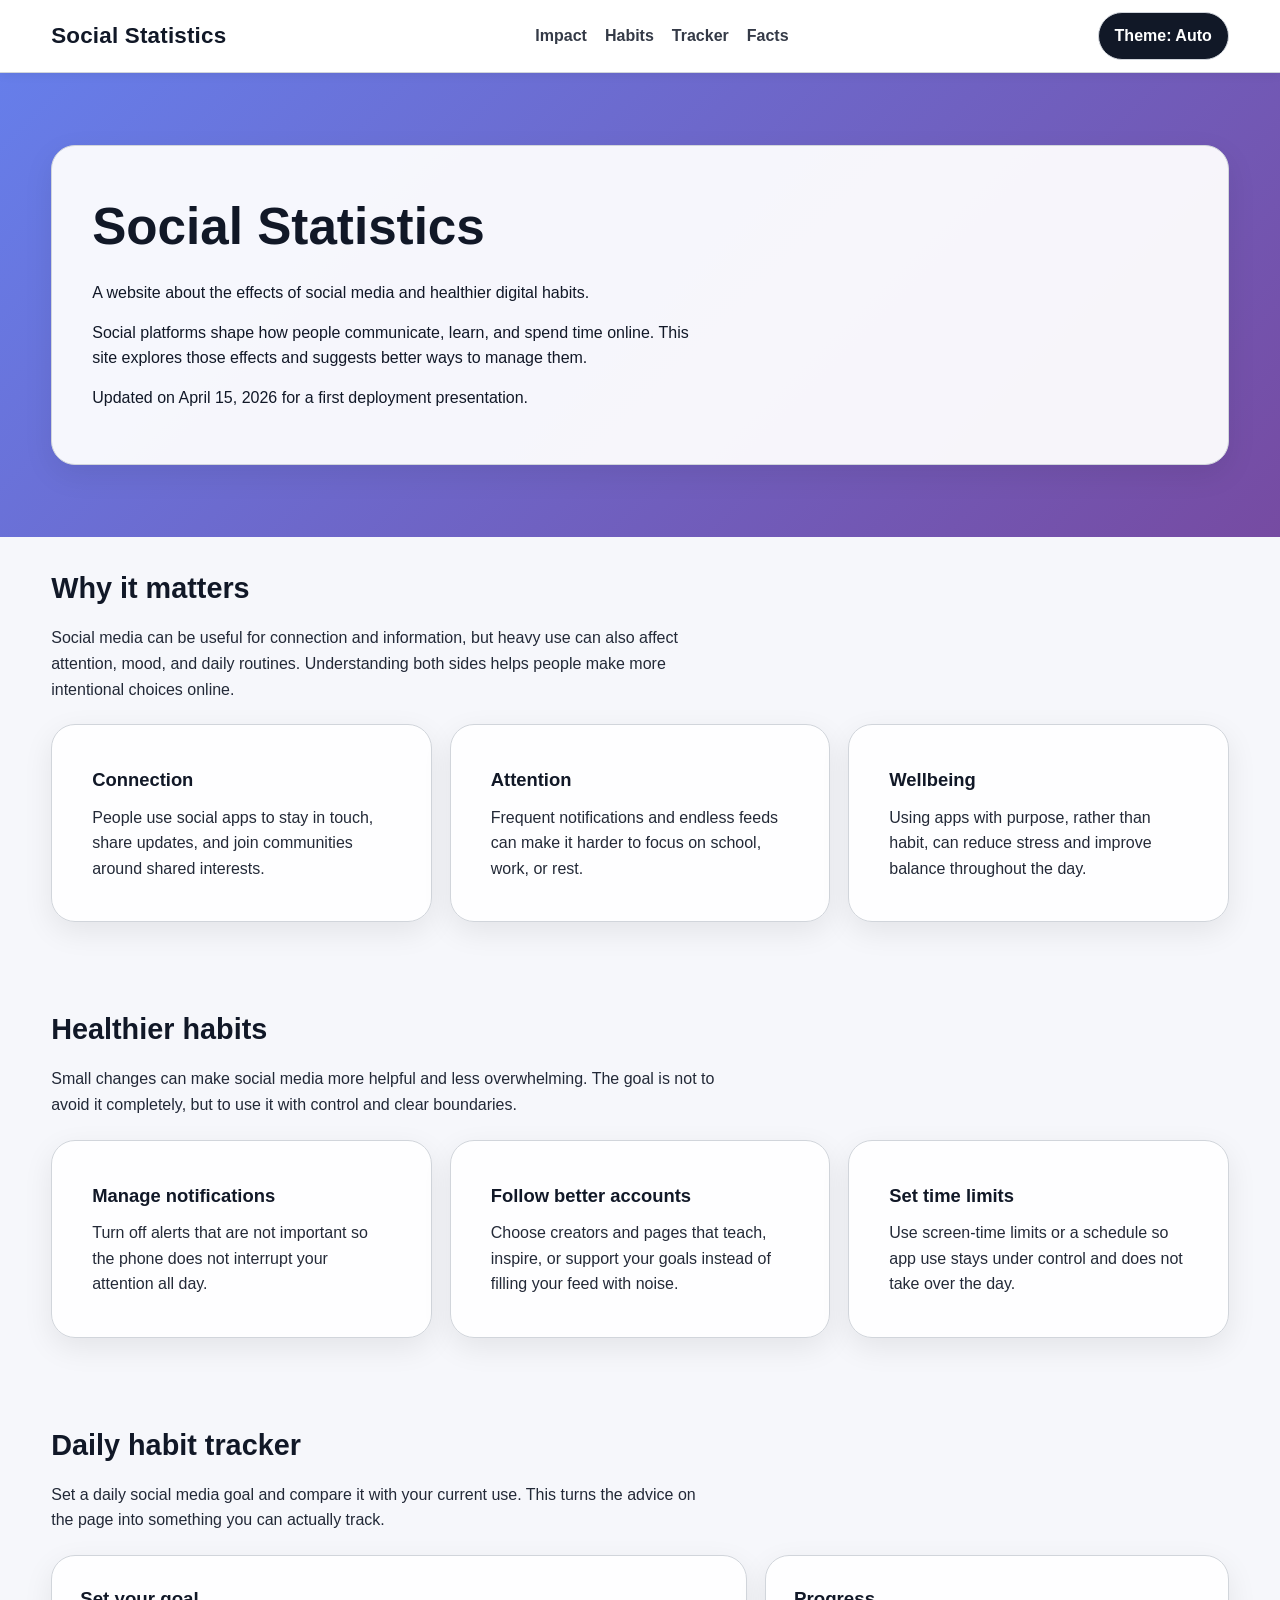
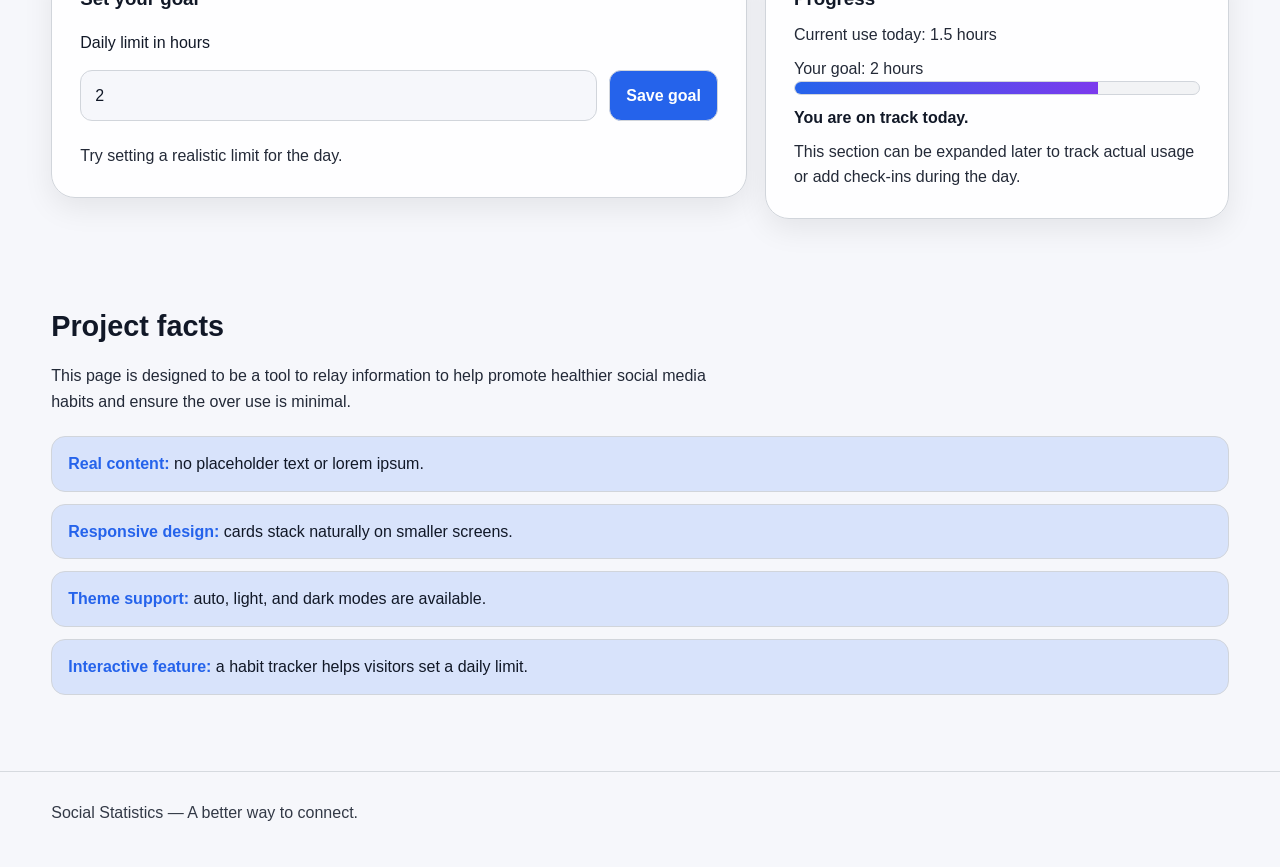
==== index.html @ e36a9f38 "Update Index" ====
<!DOCTYPE html>
<html lang="en">
<head>
  <meta charset="UTF-8" />
  <meta name="viewport" content="width=device-width, initial-scale=1.0" />
  <title>Social Statistics</title>
  <style>
    * { margin: 0; padding: 0; box-sizing: border-box; }
    :root {
      color-scheme: light dark;
      --bg: #f6f7fb; --text: #111827; --card: #ffffff; --border: #d1d5db;
      --accent: #2563eb; --accent-2: #7c3aed; --button-bg: #111827; --button-text: #ffffff;
      --shadow: 0 10px 30px rgba(0, 0, 0, 0.08); --hero-bg: linear-gradient(135deg, #667eea 0%, #764ba2 100%);
      --hero-text: #ffffff;
    }
    :root[data-theme="dark"] {
      --bg: #0f172a; --text: #e5e7eb; --card: #111827; --border: #334155;
      --accent: #60a5fa; --accent-2: #a78bfa; --button-bg: #e5e7eb; --button-text: #111827;
      --shadow: 0 10px 30px rgba(0, 0, 0, 0.3); --hero-bg: linear-gradient(135deg, #1e293b 0%, #0f172a 100%);
      --hero-text: #ffffff;
    }
    body { min-height: 100vh; font-family: Arial, sans-serif; background: var(--bg); color: var(--text); line-height: 1.6; transition: background-color 0.25s ease, color 0.25s ease; }
    a { color: inherit; }
    .container { width: min(1200px, 92vw); margin: 0 auto; }
    .topbar { position: sticky; top: 0; z-index: 1000; border-bottom: 1px solid var(--border); background: color-mix(in srgb, var(--card) 92%, transparent); backdrop-filter: blur(10px); box-shadow: 0 2px 10px rgba(0, 0, 0, 0.06); }
    .topbar-inner { min-height: 72px; display: flex; align-items: center; justify-content: space-between; gap: 16px; }
    .brand a { text-decoration: none; color: var(--text); font-size: 1.4rem; font-weight: 800; letter-spacing: 0.2px; }
    .brand a:hover { color: var(--accent); }
    .nav { display: flex; align-items: center; gap: 18px; flex-wrap: wrap; }
    .nav a { text-decoration: none; color: var(--text); font-weight: 600; opacity: 0.85; }
    .nav a:hover { color: var(--accent); opacity: 1; }
    .theme-toggle { display: inline-flex; align-items: center; gap: 10px; border: 1px solid var(--border); border-radius: 999px; padding: 10px 16px; background: var(--button-bg); color: var(--button-text); cursor: pointer; font: inherit; font-weight: 700; transition: transform 0.15s ease, background-color 0.25s ease, color 0.25s ease; }
    .theme-toggle:hover { transform: translateY(-1px); }
    .theme-toggle:focus-visible, .goal-input:focus-visible, .save-goal:focus-visible { outline: 3px solid var(--accent); outline-offset: 3px; }
    .hero-section { padding: 72px 0; background: var(--hero-bg); color: var(--hero-text); }
    .hero-card, .card, .tracker-card { background: color-mix(in srgb, var(--card) 94%, transparent); color: var(--text); border: 1px solid var(--border); border-radius: 24px; padding: 40px; box-shadow: var(--shadow); }
    .hero-card h1 { margin-bottom: 12px; font-size: clamp(2rem, 4vw, 3.2rem); }
    .hero-card p { max-width: 70ch; margin-bottom: 14px; }
    .section { padding: 28px 0 56px; }
    .section-title { font-size: 1.8rem; margin-bottom: 14px; }
    .section-copy { max-width: 75ch; margin-bottom: 22px; opacity: 0.92; }
    .grid { display: grid; grid-template-columns: repeat(auto-fit, minmax(220px, 1fr)); gap: 18px; }
    .card h3 { margin-bottom: 10px; font-size: 1.15rem; }
    .card p { opacity: 0.92; }
    .highlight { color: var(--accent); font-weight: 700; }
    .stats-list { display: grid; gap: 12px; margin-top: 14px; }
    .stats-item { padding: 14px 16px; border-radius: 14px; background: color-mix(in srgb, var(--card) 82%, var(--accent) 18%); border: 1px solid var(--border); }
    .footer { padding: 28px 0 42px; border-top: 1px solid var(--border); margin-top: 20px; opacity: 0.85; }
    .tracker-wrap { display: grid; grid-template-columns: 1.2fr 0.8fr; gap: 18px; align-items: start; }
    .tracker-card { padding: 28px; }
    .goal-form { display: grid; gap: 14px; margin-top: 16px; }
    .goal-row { display: flex; gap: 12px; flex-wrap: wrap; align-items: center; }
    .goal-input { flex: 1 1 220px; padding: 12px 14px; border-radius: 12px; border: 1px solid var(--border); background: var(--bg); color: var(--text); font: inherit; }
    .save-goal { border: 1px solid var(--border); border-radius: 12px; padding: 12px 16px; background: var(--accent); color: #fff; cursor: pointer; font: inherit; font-weight: 700; }
    .save-goal:hover { filter: brightness(1.04); }
    .meter { height: 14px; border-radius: 999px; background: color-mix(in srgb, var(--card) 72%, var(--border) 28%); overflow: hidden; border: 1px solid var(--border); }
    .meter > span { display: block; height: 100%; width: 0%; background: linear-gradient(90deg, var(--accent), var(--accent-2)); transition: width 0.25s ease; }
    .tracker-status { margin-top: 10px; font-weight: 700; }
    .tracker-note { margin-top: 8px; opacity: 0.92; }
    @media (max-width: 900px) { .tracker-wrap { grid-template-columns: 1fr; } }
    @media (max-width: 720px) {
      .topbar-inner { align-items: flex-start; flex-direction: column; padding: 14px 0; }
      .hero-section { padding: 42px 0; }
      .hero-card { padding: 24px; }
      .nav { gap: 12px; }
      .tracker-card { padding: 22px; }
    }
  </style>
</head>
<body>
  <header class="topbar">
    <div class="container topbar-inner">
      <div class="brand"><a href="#home">Social Statistics</a></div>
      <nav class="nav" aria-label="Primary">
        <a href="#impact">Impact</a>
        <a href="#habits">Habits</a>
        <a href="#tracker">Tracker</a>
        <a href="#facts">Facts</a>
      </nav>
      <button id="theme-toggle" class="theme-toggle" type="button" aria-pressed="false"><span id="theme-text">Theme: Auto</span></button>
    </div>
  </header>
  <main>
    <section id="home" class="hero-section">
      <div class="container hero-card">
        <h1>Social Statistics</h1>
        <p>A website about the effects of social media and healthier digital habits.</p>
        <p>Social platforms shape how people communicate, learn, and spend time online. This site explores those effects and suggests better ways to manage them.</p>
        <p>Updated on April 15, 2026 for a first deployment presentation.</p>
      </div>
    </section>
    <section id="impact" class="section">
      <div class="container">
        <h2 class="section-title">Why it matters</h2>
        <p class="section-copy">Social media can be useful for connection and information, but heavy use can also affect attention, mood, and daily routines. Understanding both sides helps people make more intentional choices online.</p>
        <div class="grid">
          <article class="card"><h3>Connection</h3><p>People use social apps to stay in touch, share updates, and join communities around shared interests.</p></article>
          <article class="card"><h3>Attention</h3><p>Frequent notifications and endless feeds can make it harder to focus on school, work, or rest.</p></article>
          <article class="card"><h3>Wellbeing</h3><p>Using apps with purpose, rather than habit, can reduce stress and improve balance throughout the day.</p></article>
        </div>
      </div>
    </section>
    <section id="habits" class="section">
      <div class="container">
        <h2 class="section-title">Healthier habits</h2>
        <p class="section-copy">Small changes can make social media more helpful and less overwhelming. The goal is not to avoid it completely, but to use it with control and clear boundaries.</p>
        <div class="grid">
          <article class="card"><h3>Manage notifications</h3><p>Turn off alerts that are not important so the phone does not interrupt your attention all day.</p></article>
          <article class="card"><h3>Follow better accounts</h3><p>Choose creators and pages that teach, inspire, or support your goals instead of filling your feed with noise.</p></article>
          <article class="card"><h3>Set time limits</h3><p>Use screen-time limits or a schedule so app use stays under control and does not take over the day.</p></article>
        </div>
      </div>
    </section>
    <section id="tracker" class="section">
      <div class="container">
        <h2 class="section-title">Daily habit tracker</h2>
        <p class="section-copy">Set a daily social media goal and compare it with your current use. This turns the advice on the page into something you can actually track.</p>
        <div class="tracker-wrap">
          <article class="tracker-card">
            <h3>Set your goal</h3>
            <form class="goal-form" id="goal-form">
              <label for="goal-hours">Daily limit in hours</label>
              <div class="goal-row">
                <input id="goal-hours" class="goal-input" type="number" min="0" max="24" step="0.5" value="2" aria-describedby="tracker-help" />
                <button class="save-goal" type="submit">Save goal</button>
              </div>
              <p id="tracker-help" class="tracker-note">Try setting a realistic limit for the day.</p>
            </form>
          </article>
          <article class="tracker-card" aria-live="polite">
            <h3>Progress</h3>
            <p class="tracker-note">Current use today: <span id="current-use">1.5</span> hours</p>
            <p class="tracker-note">Your goal: <span id="goal-display">2</span> hours</p>
            <div class="meter" aria-hidden="true"><span id="meter-fill"></span></div>
            <p id="tracker-status" class="tracker-status">You are on track today.</p>
            <p class="tracker-note">This section can be expanded later to track actual usage or add check-ins during the day.</p>
          </article>
        </div>
      </div>
    </section>
    <section id="facts" class="section">
      <div class="container">
        <h2 class="section-title">Project facts</h2>
        <p class="section-copy">This page is designed to be a tool to relay information to help promote healthier social media habits and ensure the over use is minimal.</p>
        <div class="stats-list">
          <div class="stats-item"><span class="highlight">Real content:</span> no placeholder text or lorem ipsum.</div>
          <div class="stats-item"><span class="highlight">Responsive design:</span> cards stack naturally on smaller screens.</div>
          <div class="stats-item"><span class="highlight">Theme support:</span> auto, light, and dark modes are available.</div>
          <div class="stats-item"><span class="highlight">Interactive feature:</span> a habit tracker helps visitors set a daily limit.</div>
        </div>
      </div>
    </section>
  </main>
  <footer class="footer"><div class="container"><p>Social Statistics — A better way to connect.</p></div></footer>
  <script>
    const root = document.documentElement;
    const button = document.getElementById('theme-toggle');
    const themeText = document.getElementById('theme-text');
    const goalForm = document.getElementById('goal-form');
    const goalInput = document.getElementById('goal-hours');
    const goalDisplay = document.getElementById('goal-display');
    const currentUse = document.getElementById('current-use');
    const meterFill = document.getElementById('meter-fill');
    const trackerStatus = document.getElementById('tracker-status');
    const modes = ['auto', 'light', 'dark'];
    let mode = localStorage.getItem('theme') || 'auto';
    const savedGoal = localStorage.getItem('socialGoal');
    let goalHours = savedGoal ? Number(savedGoal) : 2;
    const usageHours = 1.5;
    function systemTheme() { return window.matchMedia('(prefers-color-scheme: dark)').matches ? 'dark' : 'light'; }
    function applyTheme() { const activeTheme = mode === 'auto' ? systemTheme() : mode; root.dataset.theme = activeTheme; themeText.textContent = `Theme: ${mode.charAt(0).toUpperCase() + mode.slice(1)}`; button.setAttribute('aria-pressed', mode !== 'auto'); }
    function updateTracker() {
      goalDisplay.textContent = goalHours.toString();
      currentUse.textContent = usageHours.toString();
      goalInput.value = goalHours;
      const percent = goalHours > 0 ? Math.min((usageHours / goalHours) * 100, 100) : 100;
      meterFill.style.width = percent + '%';
      trackerStatus.textContent = usageHours <= goalHours ? 'You are on track today.' : 'You are over your goal today.';
    }
    button.addEventListener('click', () => { mode = modes[(modes.indexOf(mode) + 1) % modes.length]; localStorage.setItem('theme', mode); applyTheme(); });
    const mediaQuery = window.matchMedia('(prefers-color-scheme: dark)');
    const handleChange = () => { if (mode === 'auto') applyTheme(); };
    if (mediaQuery.addEventListener) mediaQuery.addEventListener('change', handleChange); else mediaQuery.addListener(handleChange);
    goalForm.addEventListener('submit', (e) => { e.preventDefault(); const value = Number(goalInput.value); if (!Number.isNaN(value)) { goalHours = Math.max(0, Math.min(24, value)); localStorage.setItem('socialGoal', String(goalHours)); updateTracker(); } });
    applyTheme();
    updateTracker();
  </script>
</body>
</html>
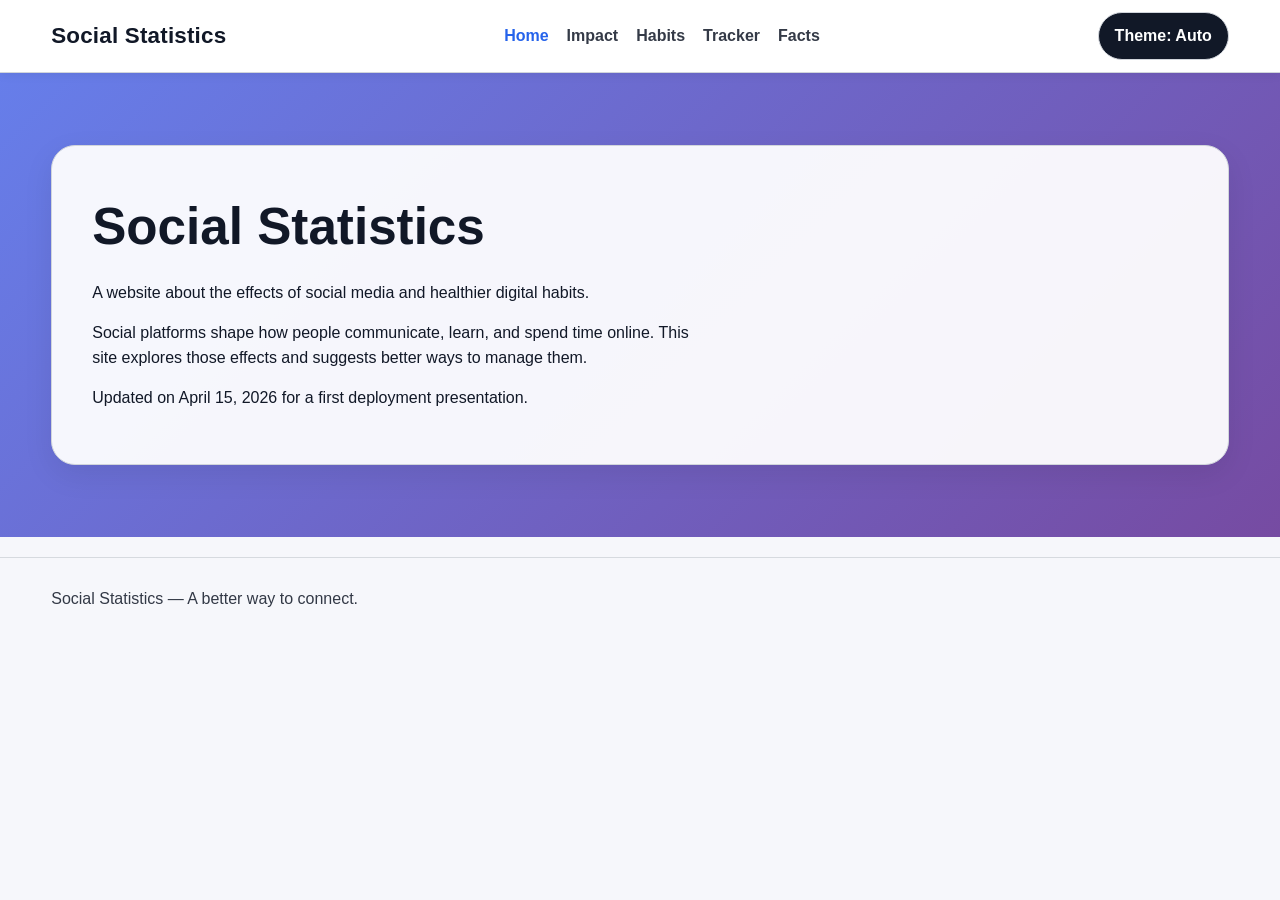
==== commit 0a50eb0d: "Full Combine" ====
--- a/index.html
+++ b/index.html
@@ -1,9 +1,10 @@
+<!DOCTYPE html>
 <!DOCTYPE html>
 <html lang="en">
 <head>
   <meta charset="UTF-8" />
   <meta name="viewport" content="width=device-width, initial-scale=1.0" />
-  <title>Social Statistics</title>
+  <title>Social Statistics | Home</title>
   <style>
     * { margin: 0; padding: 0; box-sizing: border-box; }
     :root {
@@ -28,7 +29,7 @@
     .brand a:hover { color: var(--accent); }
     .nav { display: flex; align-items: center; gap: 18px; flex-wrap: wrap; }
     .nav a { text-decoration: none; color: var(--text); font-weight: 600; opacity: 0.85; }
-    .nav a:hover { color: var(--accent); opacity: 1; }
+    .nav a:hover, .nav a.active { color: var(--accent); opacity: 1; }
     .theme-toggle { display: inline-flex; align-items: center; gap: 10px; border: 1px solid var(--border); border-radius: 999px; padding: 10px 16px; background: var(--button-bg); color: var(--button-text); cursor: pointer; font: inherit; font-weight: 700; transition: transform 0.15s ease, background-color 0.25s ease, color 0.25s ease; }
     .theme-toggle:hover { transform: translateY(-1px); }
     .theme-toggle:focus-visible, .goal-input:focus-visible, .save-goal:focus-visible { outline: 3px solid var(--accent); outline-offset: 3px; }
@@ -70,18 +71,19 @@
 <body>
   <header class="topbar">
     <div class="container topbar-inner">
-      <div class="brand"><a href="#home">Social Statistics</a></div>
+      <div class="brand"><a href="index.html">Social Statistics</a></div>
       <nav class="nav" aria-label="Primary">
-        <a href="#impact">Impact</a>
-        <a href="#habits">Habits</a>
-        <a href="#tracker">Tracker</a>
-        <a href="#facts">Facts</a>
+        <a class="active" href="index.html">Home</a>
+        <a href="impact.html">Impact</a>
+        <a href="habits.html">Habits</a>
+        <a href="tracker.html">Tracker</a>
+        <a href="facts.html">Facts</a>
       </nav>
       <button id="theme-toggle" class="theme-toggle" type="button" aria-pressed="false"><span id="theme-text">Theme: Auto</span></button>
     </div>
   </header>
   <main>
-    <section id="home" class="hero-section">
+    <section class="hero-section">
       <div class="container hero-card">
         <h1>Social Statistics</h1>
         <p>A website about the effects of social media and healthier digital habits.</p>
@@ -89,101 +91,32 @@
         <p>Updated on April 15, 2026 for a first deployment presentation.</p>
       </div>
     </section>
-    <section id="impact" class="section">
-      <div class="container">
-        <h2 class="section-title">Why it matters</h2>
-        <p class="section-copy">Social media can be useful for connection and information, but heavy use can also affect attention, mood, and daily routines. Understanding both sides helps people make more intentional choices online.</p>
-        <div class="grid">
-          <article class="card"><h3>Connection</h3><p>People use social apps to stay in touch, share updates, and join communities around shared interests.</p></article>
-          <article class="card"><h3>Attention</h3><p>Frequent notifications and endless feeds can make it harder to focus on school, work, or rest.</p></article>
-          <article class="card"><h3>Wellbeing</h3><p>Using apps with purpose, rather than habit, can reduce stress and improve balance throughout the day.</p></article>
-        </div>
-      </div>
-    </section>
-    <section id="habits" class="section">
-      <div class="container">
-        <h2 class="section-title">Healthier habits</h2>
-        <p class="section-copy">Small changes can make social media more helpful and less overwhelming. The goal is not to avoid it completely, but to use it with control and clear boundaries.</p>
-        <div class="grid">
-          <article class="card"><h3>Manage notifications</h3><p>Turn off alerts that are not important so the phone does not interrupt your attention all day.</p></article>
-          <article class="card"><h3>Follow better accounts</h3><p>Choose creators and pages that teach, inspire, or support your goals instead of filling your feed with noise.</p></article>
-          <article class="card"><h3>Set time limits</h3><p>Use screen-time limits or a schedule so app use stays under control and does not take over the day.</p></article>
-        </div>
-      </div>
-    </section>
-    <section id="tracker" class="section">
-      <div class="container">
-        <h2 class="section-title">Daily habit tracker</h2>
-        <p class="section-copy">Set a daily social media goal and compare it with your current use. This turns the advice on the page into something you can actually track.</p>
-        <div class="tracker-wrap">
-          <article class="tracker-card">
-            <h3>Set your goal</h3>
-            <form class="goal-form" id="goal-form">
-              <label for="goal-hours">Daily limit in hours</label>
-              <div class="goal-row">
-                <input id="goal-hours" class="goal-input" type="number" min="0" max="24" step="0.5" value="2" aria-describedby="tracker-help" />
-                <button class="save-goal" type="submit">Save goal</button>
-              </div>
-              <p id="tracker-help" class="tracker-note">Try setting a realistic limit for the day.</p>
-            </form>
-          </article>
-          <article class="tracker-card" aria-live="polite">
-            <h3>Progress</h3>
-            <p class="tracker-note">Current use today: <span id="current-use">1.5</span> hours</p>
-            <p class="tracker-note">Your goal: <span id="goal-display">2</span> hours</p>
-            <div class="meter" aria-hidden="true"><span id="meter-fill"></span></div>
-            <p id="tracker-status" class="tracker-status">You are on track today.</p>
-            <p class="tracker-note">This section can be expanded later to track actual usage or add check-ins during the day.</p>
-          </article>
-        </div>
-      </div>
-    </section>
-    <section id="facts" class="section">
-      <div class="container">
-        <h2 class="section-title">Project facts</h2>
-        <p class="section-copy">This page is designed to be a tool to relay information to help promote healthier social media habits and ensure the over use is minimal.</p>
-        <div class="stats-list">
-          <div class="stats-item"><span class="highlight">Real content:</span> no placeholder text or lorem ipsum.</div>
-          <div class="stats-item"><span class="highlight">Responsive design:</span> cards stack naturally on smaller screens.</div>
-          <div class="stats-item"><span class="highlight">Theme support:</span> auto, light, and dark modes are available.</div>
-          <div class="stats-item"><span class="highlight">Interactive feature:</span> a habit tracker helps visitors set a daily limit.</div>
-        </div>
-      </div>
-    </section>
   </main>
-  <footer class="footer"><div class="container"><p>Social Statistics — A better way to connect.</p></div></footer>
+  <footer class="footer">
+    <div class="container"><p>Social Statistics — A better way to connect.</p></div>
+  </footer>
   <script>
     const root = document.documentElement;
     const button = document.getElementById('theme-toggle');
     const themeText = document.getElementById('theme-text');
-    const goalForm = document.getElementById('goal-form');
-    const goalInput = document.getElementById('goal-hours');
-    const goalDisplay = document.getElementById('goal-display');
-    const currentUse = document.getElementById('current-use');
-    const meterFill = document.getElementById('meter-fill');
-    const trackerStatus = document.getElementById('tracker-status');
     const modes = ['auto', 'light', 'dark'];
     let mode = localStorage.getItem('theme') || 'auto';
-    const savedGoal = localStorage.getItem('socialGoal');
-    let goalHours = savedGoal ? Number(savedGoal) : 2;
-    const usageHours = 1.5;
     function systemTheme() { return window.matchMedia('(prefers-color-scheme: dark)').matches ? 'dark' : 'light'; }
-    function applyTheme() { const activeTheme = mode === 'auto' ? systemTheme() : mode; root.dataset.theme = activeTheme; themeText.textContent = `Theme: ${mode.charAt(0).toUpperCase() + mode.slice(1)}`; button.setAttribute('aria-pressed', mode !== 'auto'); }
-    function updateTracker() {
-      goalDisplay.textContent = goalHours.toString();
-      currentUse.textContent = usageHours.toString();
-      goalInput.value = goalHours;
-      const percent = goalHours > 0 ? Math.min((usageHours / goalHours) * 100, 100) : 100;
-      meterFill.style.width = percent + '%';
-      trackerStatus.textContent = usageHours <= goalHours ? 'You are on track today.' : 'You are over your goal today.';
+    function applyTheme() {
+      const activeTheme = mode === 'auto' ? systemTheme() : mode;
+      root.dataset.theme = activeTheme;
+      themeText.textContent = `Theme: ${mode.charAt(0).toUpperCase() + mode.slice(1)}`;
+      button.setAttribute('aria-pressed', mode !== 'auto');
     }
-    button.addEventListener('click', () => { mode = modes[(modes.indexOf(mode) + 1) % modes.length]; localStorage.setItem('theme', mode); applyTheme(); });
+    button.addEventListener('click', () => {
+      mode = modes[(modes.indexOf(mode) + 1) % modes.length];
+      localStorage.setItem('theme', mode);
+      applyTheme();
+    });
     const mediaQuery = window.matchMedia('(prefers-color-scheme: dark)');
     const handleChange = () => { if (mode === 'auto') applyTheme(); };
     if (mediaQuery.addEventListener) mediaQuery.addEventListener('change', handleChange); else mediaQuery.addListener(handleChange);
-    goalForm.addEventListener('submit', (e) => { e.preventDefault(); const value = Number(goalInput.value); if (!Number.isNaN(value)) { goalHours = Math.max(0, Math.min(24, value)); localStorage.setItem('socialGoal', String(goalHours)); updateTracker(); } });
     applyTheme();
-    updateTracker();
   </script>
 </body>
 </html>
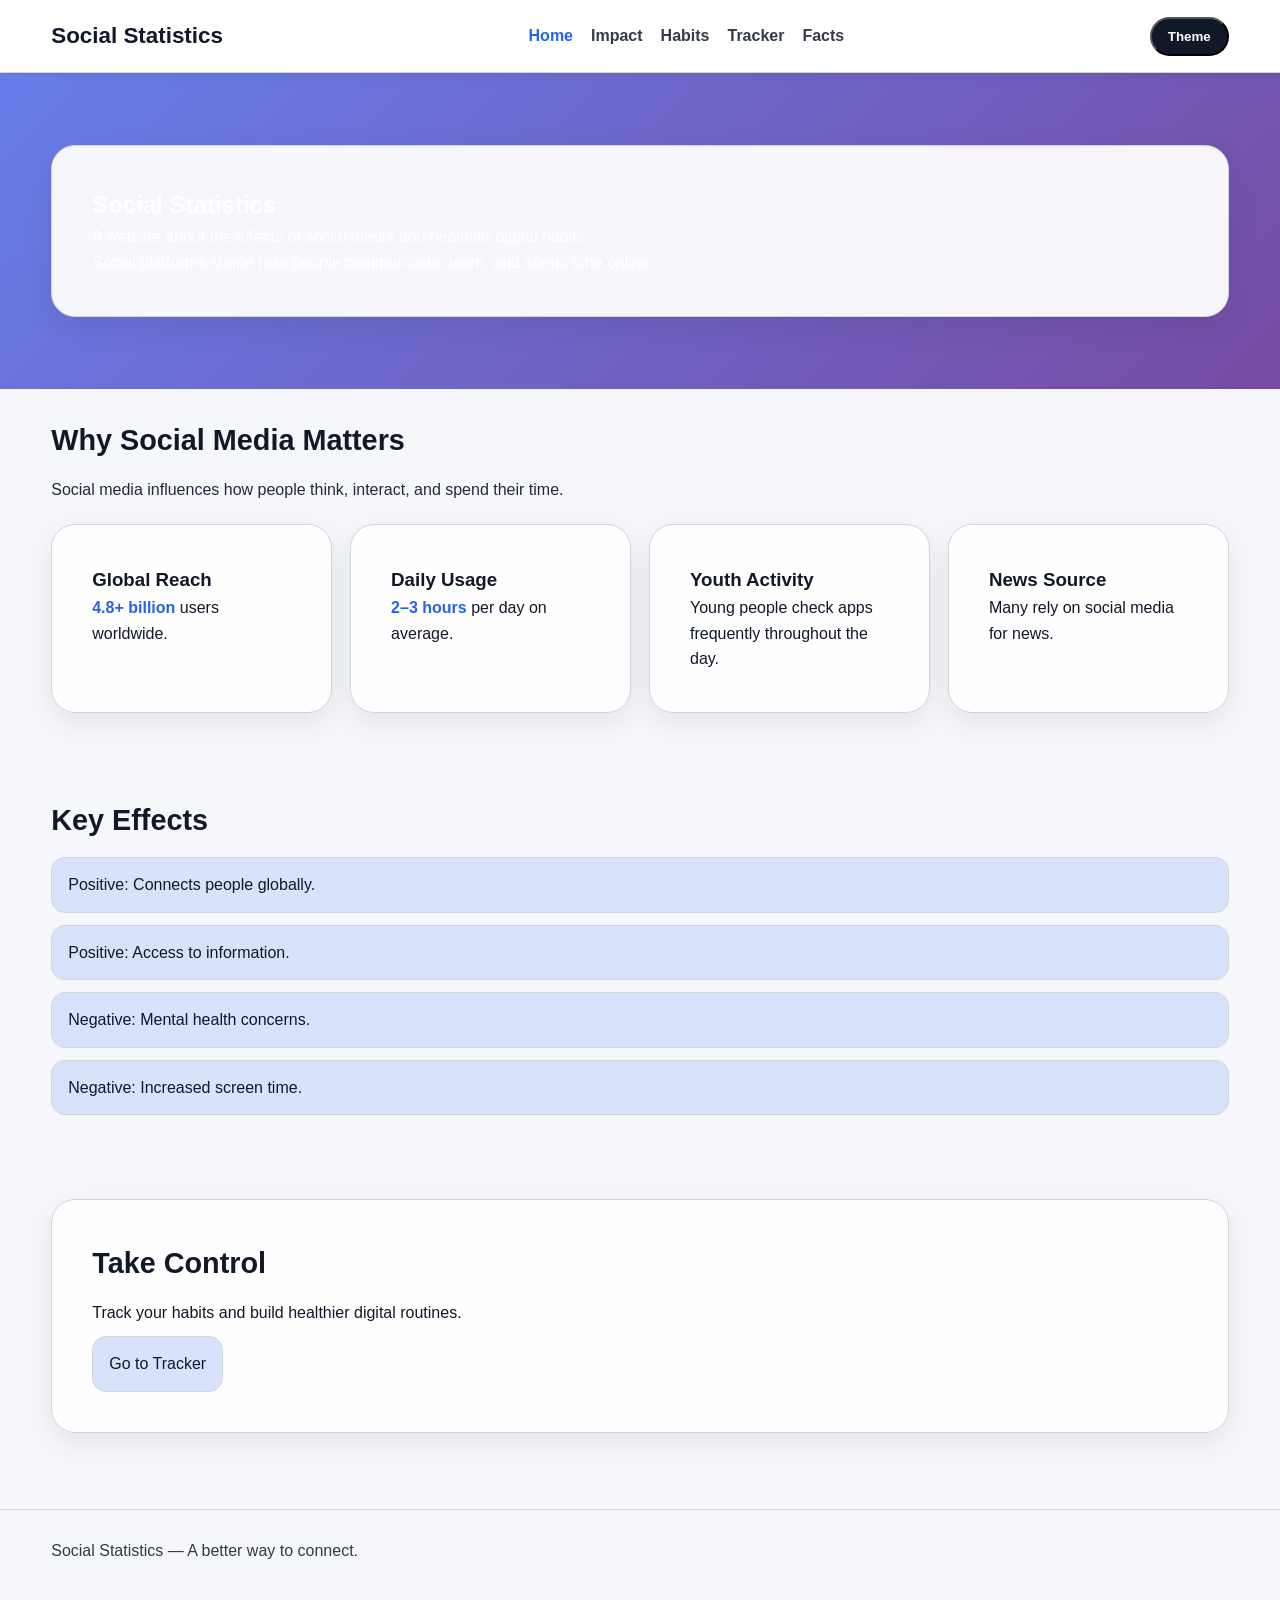
==== commit 9f5c584e: "Update Home" ====
--- a/index.html
+++ b/index.html
@@ -1,5 +1,3 @@
-<!DOCTYPE html>
-<!DOCTYPE html>
 <html lang="en">
 <head>
   <meta charset="UTF-8" />
@@ -25,98 +23,129 @@
     .container { width: min(1200px, 92vw); margin: 0 auto; }
     .topbar { position: sticky; top: 0; z-index: 1000; border-bottom: 1px solid var(--border); background: color-mix(in srgb, var(--card) 92%, transparent); backdrop-filter: blur(10px); box-shadow: 0 2px 10px rgba(0, 0, 0, 0.06); }
     .topbar-inner { min-height: 72px; display: flex; align-items: center; justify-content: space-between; gap: 16px; }
-    .brand a { text-decoration: none; color: var(--text); font-size: 1.4rem; font-weight: 800; letter-spacing: 0.2px; }
-    .brand a:hover { color: var(--accent); }
-    .nav { display: flex; align-items: center; gap: 18px; flex-wrap: wrap; }
+    .brand a { text-decoration: none; color: var(--text); font-size: 1.4rem; font-weight: 800; }
+    .nav { display: flex; gap: 18px; flex-wrap: wrap; }
     .nav a { text-decoration: none; color: var(--text); font-weight: 600; opacity: 0.85; }
     .nav a:hover, .nav a.active { color: var(--accent); opacity: 1; }
-    .theme-toggle { display: inline-flex; align-items: center; gap: 10px; border: 1px solid var(--border); border-radius: 999px; padding: 10px 16px; background: var(--button-bg); color: var(--button-text); cursor: pointer; font: inherit; font-weight: 700; transition: transform 0.15s ease, background-color 0.25s ease, color 0.25s ease; }
-    .theme-toggle:hover { transform: translateY(-1px); }
-    .theme-toggle:focus-visible, .goal-input:focus-visible, .save-goal:focus-visible { outline: 3px solid var(--accent); outline-offset: 3px; }
+    .theme-toggle { border-radius: 999px; padding: 10px 16px; background: var(--button-bg); color: var(--button-text); cursor: pointer; font-weight: 700; }
     .hero-section { padding: 72px 0; background: var(--hero-bg); color: var(--hero-text); }
-    .hero-card, .card, .tracker-card { background: color-mix(in srgb, var(--card) 94%, transparent); color: var(--text); border: 1px solid var(--border); border-radius: 24px; padding: 40px; box-shadow: var(--shadow); }
-    .hero-card h1 { margin-bottom: 12px; font-size: clamp(2rem, 4vw, 3.2rem); }
-    .hero-card p { max-width: 70ch; margin-bottom: 14px; }
+    .hero-card, .card, .tracker-card { background: color-mix(in srgb, var(--card) 94%, transparent); border: 1px solid var(--border); border-radius: 24px; padding: 40px; box-shadow: var(--shadow); }
     .section { padding: 28px 0 56px; }
     .section-title { font-size: 1.8rem; margin-bottom: 14px; }
     .section-copy { max-width: 75ch; margin-bottom: 22px; opacity: 0.92; }
     .grid { display: grid; grid-template-columns: repeat(auto-fit, minmax(220px, 1fr)); gap: 18px; }
-    .card h3 { margin-bottom: 10px; font-size: 1.15rem; }
-    .card p { opacity: 0.92; }
     .highlight { color: var(--accent); font-weight: 700; }
     .stats-list { display: grid; gap: 12px; margin-top: 14px; }
     .stats-item { padding: 14px 16px; border-radius: 14px; background: color-mix(in srgb, var(--card) 82%, var(--accent) 18%); border: 1px solid var(--border); }
     .footer { padding: 28px 0 42px; border-top: 1px solid var(--border); margin-top: 20px; opacity: 0.85; }
-    .tracker-wrap { display: grid; grid-template-columns: 1.2fr 0.8fr; gap: 18px; align-items: start; }
-    .tracker-card { padding: 28px; }
-    .goal-form { display: grid; gap: 14px; margin-top: 16px; }
-    .goal-row { display: flex; gap: 12px; flex-wrap: wrap; align-items: center; }
-    .goal-input { flex: 1 1 220px; padding: 12px 14px; border-radius: 12px; border: 1px solid var(--border); background: var(--bg); color: var(--text); font: inherit; }
-    .save-goal { border: 1px solid var(--border); border-radius: 12px; padding: 12px 16px; background: var(--accent); color: #fff; cursor: pointer; font: inherit; font-weight: 700; }
-    .save-goal:hover { filter: brightness(1.04); }
-    .meter { height: 14px; border-radius: 999px; background: color-mix(in srgb, var(--card) 72%, var(--border) 28%); overflow: hidden; border: 1px solid var(--border); }
-    .meter > span { display: block; height: 100%; width: 0%; background: linear-gradient(90deg, var(--accent), var(--accent-2)); transition: width 0.25s ease; }
-    .tracker-status { margin-top: 10px; font-weight: 700; }
-    .tracker-note { margin-top: 8px; opacity: 0.92; }
-    @media (max-width: 900px) { .tracker-wrap { grid-template-columns: 1fr; } }
-    @media (max-width: 720px) {
-      .topbar-inner { align-items: flex-start; flex-direction: column; padding: 14px 0; }
-      .hero-section { padding: 42px 0; }
-      .hero-card { padding: 24px; }
-      .nav { gap: 12px; }
-      .tracker-card { padding: 22px; }
-    }
   </style>
 </head>
 <body>
-  <header class="topbar">
-    <div class="container topbar-inner">
-      <div class="brand"><a href="index.html">Social Statistics</a></div>
-      <nav class="nav" aria-label="Primary">
-        <a class="active" href="index.html">Home</a>
-        <a href="impact.html">Impact</a>
-        <a href="habits.html">Habits</a>
-        <a href="tracker.html">Tracker</a>
-        <a href="facts.html">Facts</a>
-      </nav>
-      <button id="theme-toggle" class="theme-toggle" type="button" aria-pressed="false"><span id="theme-text">Theme: Auto</span></button>
+
+<header class="topbar">
+  <div class="container topbar-inner">
+    <div class="brand"><a href="index.html">Social Statistics</a></div>
+    <nav class="nav">
+      <a class="active" href="index.html">Home</a>
+      <a href="impact.html">Impact</a>
+      <a href="habits.html">Habits</a>
+      <a href="tracker.html">Tracker</a>
+      <a href="facts.html">Facts</a>
+    </nav>
+    <button id="theme-toggle" class="theme-toggle">Theme</button>
+  </div>
+</header>
+
+<main>
+
+<section class="hero-section">
+  <div class="container hero-card">
+    <h1>Social Statistics</h1>
+    <p>A website about the effects of social media and healthier digital habits.</p>
+    <p>Social platforms shape how people communicate, learn, and spend time online.</p>
+  </div>
+</section>
+
+<section class="section">
+  <div class="container">
+    <h2 class="section-title">Why Social Media Matters</h2>
+    <p class="section-copy">
+      Social media influences how people think, interact, and spend their time.
+    </p>
+
+    <div class="grid">
+      <div class="card">
+        <h3>Global Reach</h3>
+        <p><span class="highlight">4.8+ billion</span> users worldwide.</p>
+      </div>
+      <div class="card">
+        <h3>Daily Usage</h3>
+        <p><span class="highlight">2–3 hours</span> per day on average.</p>
+      </div>
+      <div class="card">
+        <h3>Youth Activity</h3>
+        <p>Young people check apps frequently throughout the day.</p>
+      </div>
+      <div class="card">
+        <h3>News Source</h3>
+        <p>Many rely on social media for news.</p>
+      </div>
     </div>
-  </header>
-  <main>
-    <section class="hero-section">
-      <div class="container hero-card">
-        <h1>Social Statistics</h1>
-        <p>A website about the effects of social media and healthier digital habits.</p>
-        <p>Social platforms shape how people communicate, learn, and spend time online. This site explores those effects and suggests better ways to manage them.</p>
-        <p>Updated on April 15, 2026 for a first deployment presentation.</p>
-      </div>
-    </section>
-  </main>
-  <footer class="footer">
-    <div class="container"><p>Social Statistics — A better way to connect.</p></div>
-  </footer>
-  <script>
-    const root = document.documentElement;
-    const button = document.getElementById('theme-toggle');
-    const themeText = document.getElementById('theme-text');
-    const modes = ['auto', 'light', 'dark'];
-    let mode = localStorage.getItem('theme') || 'auto';
-    function systemTheme() { return window.matchMedia('(prefers-color-scheme: dark)').matches ? 'dark' : 'light'; }
-    function applyTheme() {
-      const activeTheme = mode === 'auto' ? systemTheme() : mode;
-      root.dataset.theme = activeTheme;
-      themeText.textContent = `Theme: ${mode.charAt(0).toUpperCase() + mode.slice(1)}`;
-      button.setAttribute('aria-pressed', mode !== 'auto');
-    }
-    button.addEventListener('click', () => {
-      mode = modes[(modes.indexOf(mode) + 1) % modes.length];
-      localStorage.setItem('theme', mode);
-      applyTheme();
-    });
-    const mediaQuery = window.matchMedia('(prefers-color-scheme: dark)');
-    const handleChange = () => { if (mode === 'auto') applyTheme(); };
-    if (mediaQuery.addEventListener) mediaQuery.addEventListener('change', handleChange); else mediaQuery.addListener(handleChange);
-    applyTheme();
-  </script>
+  </div>
+</section>
+
+<section class="section">
+  <div class="container">
+    <h2 class="section-title">Key Effects</h2>
+
+    <div class="stats-list">
+      <div class="stats-item">Positive: Connects people globally.</div>
+      <div class="stats-item">Positive: Access to information.</div>
+      <div class="stats-item">Negative: Mental health concerns.</div>
+      <div class="stats-item">Negative: Increased screen time.</div>
+    </div>
+  </div>
+</section>
+
+<section class="section">
+  <div class="container tracker-card">
+    <h2 class="section-title">Take Control</h2>
+    <p>Track your habits and build healthier digital routines.</p>
+    <a href="tracker.html" class="stats-item" style="display:inline-block; margin-top:10px; text-decoration:none;">
+      Go to Tracker
+    </a>
+  </div>
+</section>
+
+</main>
+
+<footer class="footer">
+  <div class="container">
+    <p>Social Statistics — A better way to connect.</p>
+  </div>
+</footer>
+
+<script>
+const root = document.documentElement;
+const button = document.getElementById('theme-toggle');
+let mode = localStorage.getItem('theme') || 'auto';
+
+function systemTheme() {
+  return window.matchMedia('(prefers-color-scheme: dark)').matches ? 'dark' : 'light';
+}
+
+function applyTheme() {
+  root.dataset.theme = mode === 'auto' ? systemTheme() : mode;
+}
+
+button.onclick = () => {
+  mode = mode === 'dark' ? 'light' : 'dark';
+  localStorage.setItem('theme', mode);
+  applyTheme();
+};
+
+applyTheme();
+</script>
+
 </body>
 </html>
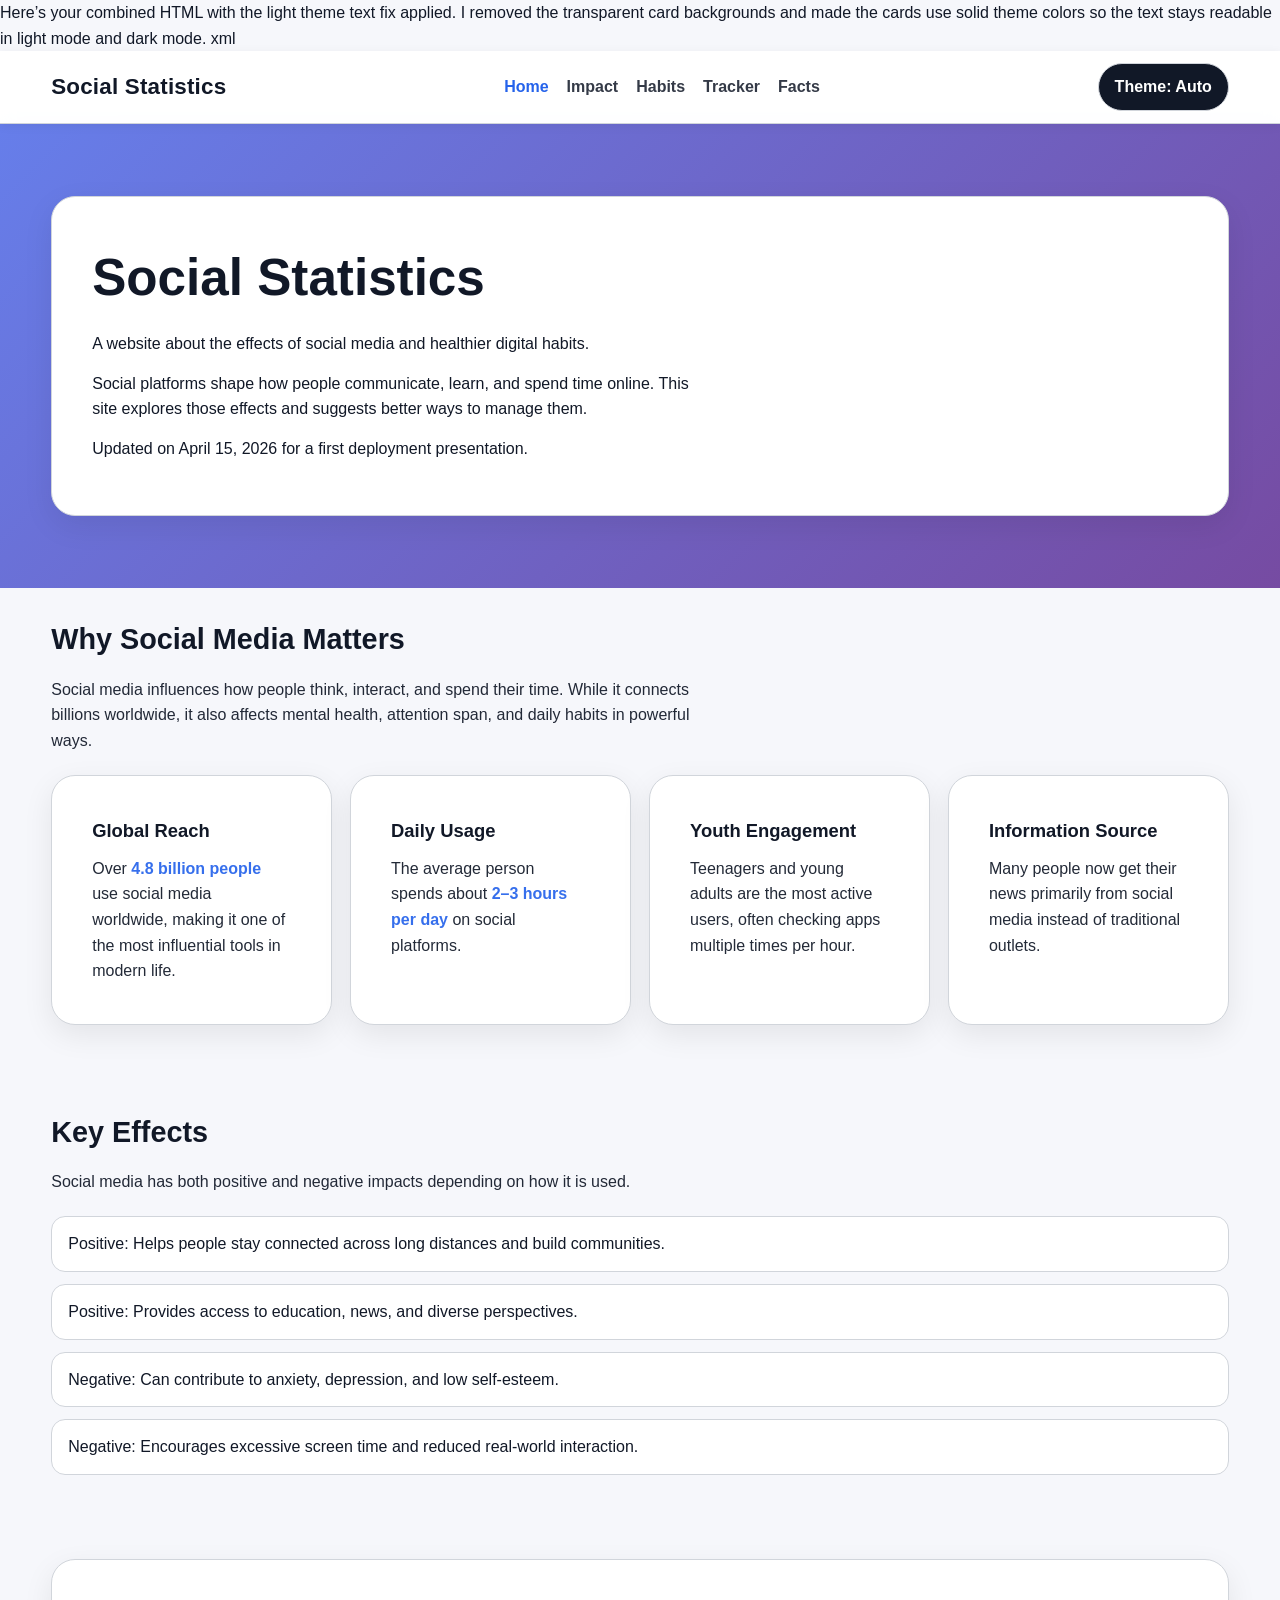
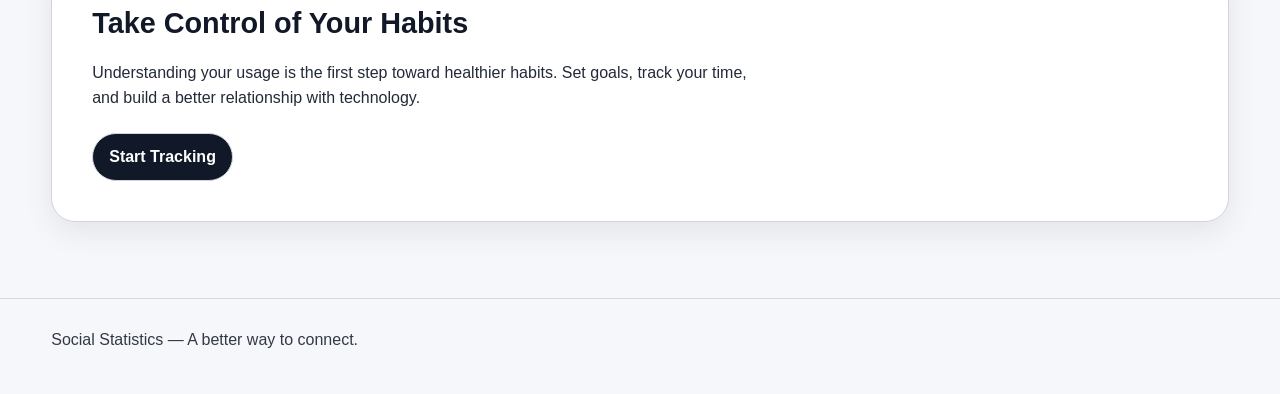
==== commit d8b2ecd6: "Update for Light Fix" ====
--- a/index.html
+++ b/index.html
@@ -1,3 +1,7 @@
+Here’s your combined HTML with the light theme text fix applied. I removed the transparent card backgrounds and made the cards use solid theme colors so the text stays readable in light mode and dark mode.
+
+xml
+<!DOCTYPE html>
 <html lang="en">
 <head>
   <meta charset="UTF-8" />
@@ -5,147 +9,353 @@
   <title>Social Statistics | Home</title>
   <style>
     * { margin: 0; padding: 0; box-sizing: border-box; }
+
     :root {
       color-scheme: light dark;
-      --bg: #f6f7fb; --text: #111827; --card: #ffffff; --border: #d1d5db;
-      --accent: #2563eb; --accent-2: #7c3aed; --button-bg: #111827; --button-text: #ffffff;
-      --shadow: 0 10px 30px rgba(0, 0, 0, 0.08); --hero-bg: linear-gradient(135deg, #667eea 0%, #764ba2 100%);
+      --bg: #f6f7fb;
+      --text: #111827;
+      --card: #ffffff;
+      --border: #d1d5db;
+      --accent: #2563eb;
+      --accent-2: #7c3aed;
+      --button-bg: #111827;
+      --button-text: #ffffff;
+      --shadow: 0 10px 30px rgba(0, 0, 0, 0.08);
+      --hero-bg: linear-gradient(135deg, #667eea 0%, #764ba2 100%);
       --hero-text: #ffffff;
     }
+
     :root[data-theme="dark"] {
-      --bg: #0f172a; --text: #e5e7eb; --card: #111827; --border: #334155;
-      --accent: #60a5fa; --accent-2: #a78bfa; --button-bg: #e5e7eb; --button-text: #111827;
-      --shadow: 0 10px 30px rgba(0, 0, 0, 0.3); --hero-bg: linear-gradient(135deg, #1e293b 0%, #0f172a 100%);
+      --bg: #0f172a;
+      --text: #e5e7eb;
+      --card: #111827;
+      --border: #334155;
+      --accent: #60a5fa;
+      --accent-2: #a78bfa;
+      --button-bg: #e5e7eb;
+      --button-text: #111827;
+      --shadow: 0 10px 30px rgba(0, 0, 0, 0.3);
+      --hero-bg: linear-gradient(135deg, #1e293b 0%, #0f172a 100%);
       --hero-text: #ffffff;
     }
-    body { min-height: 100vh; font-family: Arial, sans-serif; background: var(--bg); color: var(--text); line-height: 1.6; transition: background-color 0.25s ease, color 0.25s ease; }
+
+    body {
+      min-height: 100vh;
+      font-family: Arial, sans-serif;
+      background: var(--bg);
+      color: var(--text);
+      line-height: 1.6;
+      transition: background-color 0.25s ease, color 0.25s ease;
+    }
+
     a { color: inherit; }
-    .container { width: min(1200px, 92vw); margin: 0 auto; }
-    .topbar { position: sticky; top: 0; z-index: 1000; border-bottom: 1px solid var(--border); background: color-mix(in srgb, var(--card) 92%, transparent); backdrop-filter: blur(10px); box-shadow: 0 2px 10px rgba(0, 0, 0, 0.06); }
-    .topbar-inner { min-height: 72px; display: flex; align-items: center; justify-content: space-between; gap: 16px; }
-    .brand a { text-decoration: none; color: var(--text); font-size: 1.4rem; font-weight: 800; }
-    .nav { display: flex; gap: 18px; flex-wrap: wrap; }
-    .nav a { text-decoration: none; color: var(--text); font-weight: 600; opacity: 0.85; }
-    .nav a:hover, .nav a.active { color: var(--accent); opacity: 1; }
-    .theme-toggle { border-radius: 999px; padding: 10px 16px; background: var(--button-bg); color: var(--button-text); cursor: pointer; font-weight: 700; }
-    .hero-section { padding: 72px 0; background: var(--hero-bg); color: var(--hero-text); }
-    .hero-card, .card, .tracker-card { background: color-mix(in srgb, var(--card) 94%, transparent); border: 1px solid var(--border); border-radius: 24px; padding: 40px; box-shadow: var(--shadow); }
-    .section { padding: 28px 0 56px; }
-    .section-title { font-size: 1.8rem; margin-bottom: 14px; }
-    .section-copy { max-width: 75ch; margin-bottom: 22px; opacity: 0.92; }
-    .grid { display: grid; grid-template-columns: repeat(auto-fit, minmax(220px, 1fr)); gap: 18px; }
-    .highlight { color: var(--accent); font-weight: 700; }
-    .stats-list { display: grid; gap: 12px; margin-top: 14px; }
-    .stats-item { padding: 14px 16px; border-radius: 14px; background: color-mix(in srgb, var(--card) 82%, var(--accent) 18%); border: 1px solid var(--border); }
-    .footer { padding: 28px 0 42px; border-top: 1px solid var(--border); margin-top: 20px; opacity: 0.85; }
+
+    .container {
+      width: min(1200px, 92vw);
+      margin: 0 auto;
+    }
+
+    .topbar {
+      position: sticky;
+      top: 0;
+      z-index: 1000;
+      border-bottom: 1px solid var(--border);
+      background: color-mix(in srgb, var(--card) 92%, transparent);
+      backdrop-filter: blur(10px);
+      box-shadow: 0 2px 10px rgba(0, 0, 0, 0.06);
+    }
+
+    .topbar-inner {
+      min-height: 72px;
+      display: flex;
+      align-items: center;
+      justify-content: space-between;
+      gap: 16px;
+    }
+
+    .brand a {
+      text-decoration: none;
+      color: var(--text);
+      font-size: 1.4rem;
+      font-weight: 800;
+      letter-spacing: 0.2px;
+    }
+
+    .brand a:hover { color: var(--accent); }
+
+    .nav {
+      display: flex;
+      align-items: center;
+      gap: 18px;
+      flex-wrap: wrap;
+    }
+
+    .nav a {
+      text-decoration: none;
+      color: var(--text);
+      font-weight: 600;
+      opacity: 0.85;
+    }
+
+    .nav a:hover,
+    .nav a.active {
+      color: var(--accent);
+      opacity: 1;
+    }
+
+    .theme-toggle {
+      display: inline-flex;
+      align-items: center;
+      gap: 10px;
+      border: 1px solid var(--border);
+      border-radius: 999px;
+      padding: 10px 16px;
+      background: var(--button-bg);
+      color: var(--button-text);
+      cursor: pointer;
+      font: inherit;
+      font-weight: 700;
+      transition: transform 0.15s ease, background-color 0.25s ease, color 0.25s ease;
+    }
+
+    .theme-toggle:hover { transform: translateY(-1px); }
+
+    .theme-toggle:focus-visible,
+    .goal-input:focus-visible,
+    .save-goal:focus-visible {
+      outline: 3px solid var(--accent);
+      outline-offset: 3px;
+    }
+
+    .hero-section {
+      padding: 72px 0;
+      background: var(--hero-bg);
+      color: var(--hero-text);
+    }
+
+    .hero-card,
+    .card,
+    .tracker-card {
+      background: var(--card);
+      color: var(--text);
+      border: 1px solid var(--border);
+      border-radius: 24px;
+      padding: 40px;
+      box-shadow: var(--shadow);
+    }
+
+    .hero-card {
+      background: var(--card);
+      color: var(--text);
+    }
+
+    :root[data-theme="dark"] .hero-card {
+      background: var(--card);
+      color: var(--text);
+    }
+
+    .hero-card h1 {
+      margin-bottom: 12px;
+      font-size: clamp(2rem, 4vw, 3.2rem);
+    }
+
+    .hero-card p {
+      max-width: 70ch;
+      margin-bottom: 14px;
+    }
+
+    .section {
+      padding: 28px 0 56px;
+    }
+
+    .section-title {
+      font-size: 1.8rem;
+      margin-bottom: 14px;
+    }
+
+    .section-copy {
+      max-width: 75ch;
+      margin-bottom: 22px;
+      opacity: 0.92;
+    }
+
+    .grid {
+      display: grid;
+      grid-template-columns: repeat(auto-fit, minmax(220px, 1fr));
+      gap: 18px;
+    }
+
+    .card h3 {
+      margin-bottom: 10px;
+      font-size: 1.15rem;
+    }
+
+    .card p {
+      opacity: 0.92;
+    }
+
+    .highlight {
+      color: var(--accent);
+      font-weight: 700;
+    }
+
+    .stats-list {
+      display: grid;
+      gap: 12px;
+      margin-top: 14px;
+    }
+
+    .stats-item {
+      padding: 14px 16px;
+      border-radius: 14px;
+      background: var(--card);
+      color: var(--text);
+      border: 1px solid var(--border);
+    }
+
+    .footer {
+      padding: 28px 0 42px;
+      border-top: 1px solid var(--border);
+      margin-top: 20px;
+      opacity: 0.85;
+    }
+
+    @media (max-width: 900px) {
+      .tracker-wrap { grid-template-columns: 1fr; }
+    }
+
+    @media (max-width: 720px) {
+      .topbar-inner {
+        align-items: flex-start;
+        flex-direction: column;
+        padding: 14px 0;
+      }
+
+      .hero-section { padding: 42px 0; }
+      .hero-card { padding: 24px; }
+      .nav { gap: 12px; }
+      .tracker-card { padding: 22px; }
+    }
   </style>
 </head>
 <body>
-
-<header class="topbar">
-  <div class="container topbar-inner">
-    <div class="brand"><a href="index.html">Social Statistics</a></div>
-    <nav class="nav">
-      <a class="active" href="index.html">Home</a>
-      <a href="impact.html">Impact</a>
-      <a href="habits.html">Habits</a>
-      <a href="tracker.html">Tracker</a>
-      <a href="facts.html">Facts</a>
-    </nav>
-    <button id="theme-toggle" class="theme-toggle">Theme</button>
-  </div>
-</header>
-
-<main>
-
-<section class="hero-section">
-  <div class="container hero-card">
-    <h1>Social Statistics</h1>
-    <p>A website about the effects of social media and healthier digital habits.</p>
-    <p>Social platforms shape how people communicate, learn, and spend time online.</p>
-  </div>
-</section>
-
-<section class="section">
-  <div class="container">
-    <h2 class="section-title">Why Social Media Matters</h2>
-    <p class="section-copy">
-      Social media influences how people think, interact, and spend their time.
-    </p>
-
-    <div class="grid">
-      <div class="card">
-        <h3>Global Reach</h3>
-        <p><span class="highlight">4.8+ billion</span> users worldwide.</p>
+  <header class="topbar">
+    <div class="container topbar-inner">
+      <div class="brand"><a href="index.html">Social Statistics</a></div>
+      <nav class="nav" aria-label="Primary">
+        <a class="active" href="index.html">Home</a>
+        <a href="impact.html">Impact</a>
+        <a href="habits.html">Habits</a>
+        <a href="tracker.html">Tracker</a>
+        <a href="facts.html">Facts</a>
+      </nav>
+      <button id="theme-toggle" class="theme-toggle" type="button" aria-pressed="false">
+        <span id="theme-text">Theme: Auto</span>
+      </button>
+    </div>
+  </header>
+
+  <main>
+    <section class="hero-section">
+      <div class="container hero-card">
+        <h1>Social Statistics</h1>
+        <p>A website about the effects of social media and healthier digital habits.</p>
+        <p>Social platforms shape how people communicate, learn, and spend time online. This site explores those effects and suggests better ways to manage them.</p>
+        <p>Updated on April 15, 2026 for a first deployment presentation.</p>
       </div>
-      <div class="card">
-        <h3>Daily Usage</h3>
-        <p><span class="highlight">2–3 hours</span> per day on average.</p>
+    </section>
+
+    <section class="section">
+      <div class="container">
+        <h2 class="section-title">Why Social Media Matters</h2>
+        <p class="section-copy">
+          Social media influences how people think, interact, and spend their time. While it connects billions worldwide, it also affects mental health, attention span, and daily habits in powerful ways.
+        </p>
+
+        <div class="grid">
+          <div class="card">
+            <h3>Global Reach</h3>
+            <p>Over <span class="highlight">4.8 billion people</span> use social media worldwide, making it one of the most influential tools in modern life.</p>
+          </div>
+          <div class="card">
+            <h3>Daily Usage</h3>
+            <p>The average person spends about <span class="highlight">2–3 hours per day</span> on social platforms.</p>
+          </div>
+          <div class="card">
+            <h3>Youth Engagement</h3>
+            <p>Teenagers and young adults are the most active users, often checking apps multiple times per hour.</p>
+          </div>
+          <div class="card">
+            <h3>Information Source</h3>
+            <p>Many people now get their news primarily from social media instead of traditional outlets.</p>
+          </div>
+        </div>
       </div>
-      <div class="card">
-        <h3>Youth Activity</h3>
-        <p>Young people check apps frequently throughout the day.</p>
+    </section>
+
+    <section class="section">
+      <div class="container">
+        <h2 class="section-title">Key Effects</h2>
+        <p class="section-copy">
+          Social media has both positive and negative impacts depending on how it is used.
+        </p>
+
+        <div class="stats-list">
+          <div class="stats-item">Positive: Helps people stay connected across long distances and build communities.</div>
+          <div class="stats-item">Positive: Provides access to education, news, and diverse perspectives.</div>
+          <div class="stats-item">Negative: Can contribute to anxiety, depression, and low self-esteem.</div>
+          <div class="stats-item">Negative: Encourages excessive screen time and reduced real-world interaction.</div>
+        </div>
       </div>
-      <div class="card">
-        <h3>News Source</h3>
-        <p>Many rely on social media for news.</p>
+    </section>
+
+    <section class="section">
+      <div class="container tracker-card">
+        <h2 class="section-title">Take Control of Your Habits</h2>
+        <p class="section-copy">
+          Understanding your usage is the first step toward healthier habits. Set goals, track your time, and build a better relationship with technology.
+        </p>
+        <a href="tracker.html" class="theme-toggle" style="display:inline-flex; text-decoration:none;">
+          Start Tracking
+        </a>
       </div>
-    </div>
-  </div>
-</section>
-
-<section class="section">
-  <div class="container">
-    <h2 class="section-title">Key Effects</h2>
-
-    <div class="stats-list">
-      <div class="stats-item">Positive: Connects people globally.</div>
-      <div class="stats-item">Positive: Access to information.</div>
-      <div class="stats-item">Negative: Mental health concerns.</div>
-      <div class="stats-item">Negative: Increased screen time.</div>
-    </div>
-  </div>
-</section>
-
-<section class="section">
-  <div class="container tracker-card">
-    <h2 class="section-title">Take Control</h2>
-    <p>Track your habits and build healthier digital routines.</p>
-    <a href="tracker.html" class="stats-item" style="display:inline-block; margin-top:10px; text-decoration:none;">
-      Go to Tracker
-    </a>
-  </div>
-</section>
-
-</main>
-
-<footer class="footer">
-  <div class="container">
-    <p>Social Statistics — A better way to connect.</p>
-  </div>
-</footer>
-
-<script>
-const root = document.documentElement;
-const button = document.getElementById('theme-toggle');
-let mode = localStorage.getItem('theme') || 'auto';
-
-function systemTheme() {
-  return window.matchMedia('(prefers-color-scheme: dark)').matches ? 'dark' : 'light';
-}
-
-function applyTheme() {
-  root.dataset.theme = mode === 'auto' ? systemTheme() : mode;
-}
-
-button.onclick = () => {
-  mode = mode === 'dark' ? 'light' : 'dark';
-  localStorage.setItem('theme', mode);
-  applyTheme();
-};
-
-applyTheme();
-</script>
-
+    </section>
+  </main>
+
+  <footer class="footer">
+    <div class="container"><p>Social Statistics — A better way to connect.</p></div>
+  </footer>
+
+  <script>
+    const root = document.documentElement;
+    const button = document.getElementById('theme-toggle');
+    const themeText = document.getElementById('theme-text');
+    const modes = ['auto', 'light', 'dark'];
+    let mode = localStorage.getItem('theme') || 'auto';
+
+    function systemTheme() {
+      return window.matchMedia('(prefers-color-scheme: dark)').matches ? 'dark' : 'light';
+    }
+
+    function applyTheme() {
+      const activeTheme = mode === 'auto' ? systemTheme() : mode;
+      root.dataset.theme = activeTheme;
+      themeText.textContent = `Theme: ${mode.charAt(0).toUpperCase() + mode.slice(1)}`;
+      button.setAttribute('aria-pressed', mode !== 'auto');
+    }
+
+    button.addEventListener('click', () => {
+      mode = modes[(modes.indexOf(mode) + 1) % modes.length];
+      localStorage.setItem('theme', mode);
+      applyTheme();
+    });
+
+    const mediaQuery = window.matchMedia('(prefers-color-scheme: dark)');
+    const handleChange = () => { if (mode === 'auto') applyTheme(); };
+    if (mediaQuery.addEventListener) mediaQuery.addEventListener('change', handleChange);
+    else mediaQuery.addListener(handleChange);
+
+    applyTheme();
+  </script>
 </body>
 </html>
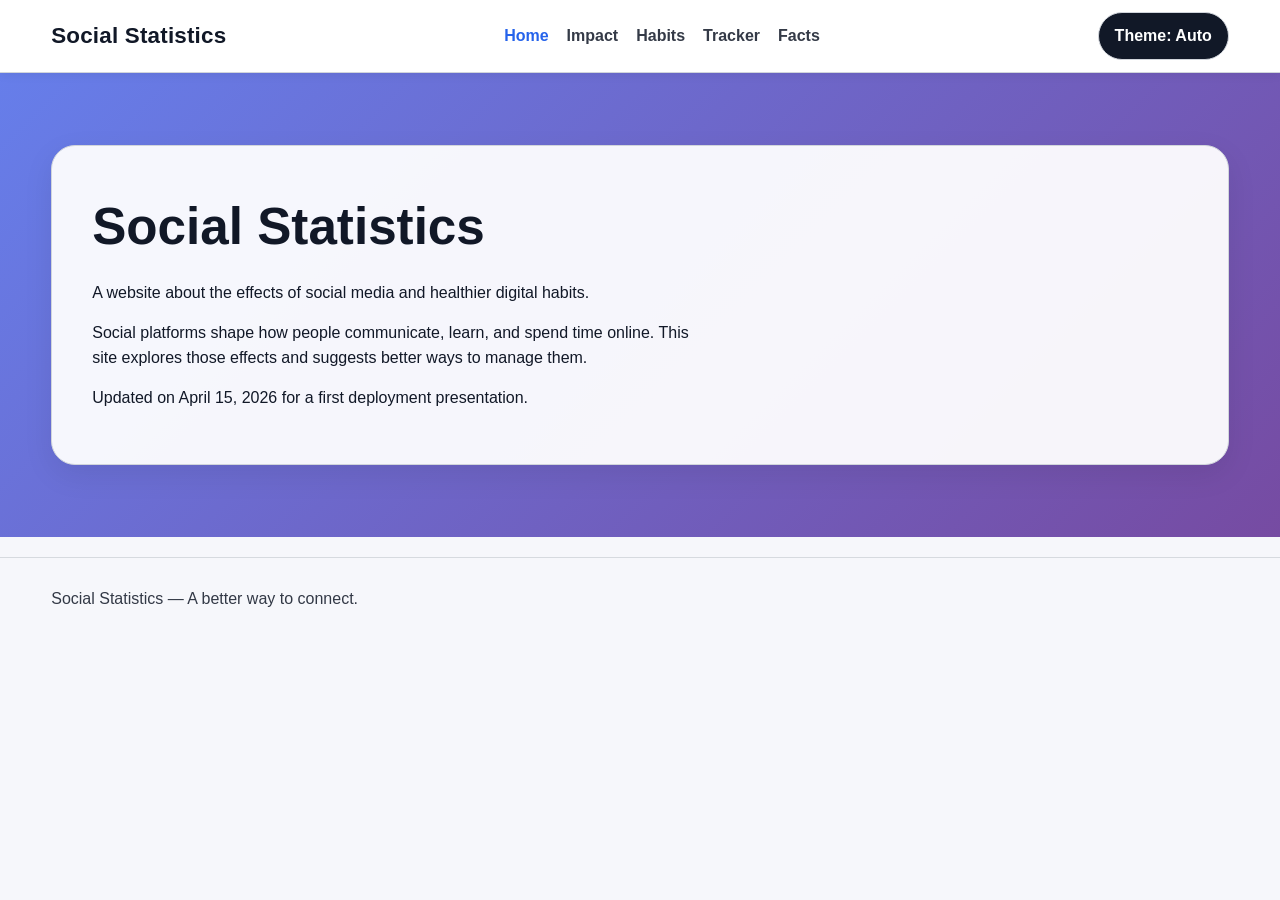
==== commit 78cad799: "Fix" ====
--- a/index.html
+++ b/index.html
@@ -1,6 +1,4 @@
-Here’s your combined HTML with the light theme text fix applied. I removed the transparent card backgrounds and made the cards use solid theme colors so the text stays readable in light mode and dark mode.
-
-xml
+<!DOCTYPE html>
 <!DOCTYPE html>
 <html lang="en">
 <head>
@@ -9,228 +7,60 @@
   <title>Social Statistics | Home</title>
   <style>
     * { margin: 0; padding: 0; box-sizing: border-box; }
-
     :root {
       color-scheme: light dark;
-      --bg: #f6f7fb;
-      --text: #111827;
-      --card: #ffffff;
-      --border: #d1d5db;
-      --accent: #2563eb;
-      --accent-2: #7c3aed;
-      --button-bg: #111827;
-      --button-text: #ffffff;
-      --shadow: 0 10px 30px rgba(0, 0, 0, 0.08);
-      --hero-bg: linear-gradient(135deg, #667eea 0%, #764ba2 100%);
+      --bg: #f6f7fb; --text: #111827; --card: #ffffff; --border: #d1d5db;
+      --accent: #2563eb; --accent-2: #7c3aed; --button-bg: #111827; --button-text: #ffffff;
+      --shadow: 0 10px 30px rgba(0, 0, 0, 0.08); --hero-bg: linear-gradient(135deg, #667eea 0%, #764ba2 100%);
       --hero-text: #ffffff;
     }
-
     :root[data-theme="dark"] {
-      --bg: #0f172a;
-      --text: #e5e7eb;
-      --card: #111827;
-      --border: #334155;
-      --accent: #60a5fa;
-      --accent-2: #a78bfa;
-      --button-bg: #e5e7eb;
-      --button-text: #111827;
-      --shadow: 0 10px 30px rgba(0, 0, 0, 0.3);
-      --hero-bg: linear-gradient(135deg, #1e293b 0%, #0f172a 100%);
+      --bg: #0f172a; --text: #e5e7eb; --card: #111827; --border: #334155;
+      --accent: #60a5fa; --accent-2: #a78bfa; --button-bg: #e5e7eb; --button-text: #111827;
+      --shadow: 0 10px 30px rgba(0, 0, 0, 0.3); --hero-bg: linear-gradient(135deg, #1e293b 0%, #0f172a 100%);
       --hero-text: #ffffff;
     }
-
-    body {
-      min-height: 100vh;
-      font-family: Arial, sans-serif;
-      background: var(--bg);
-      color: var(--text);
-      line-height: 1.6;
-      transition: background-color 0.25s ease, color 0.25s ease;
-    }
-
+    body { min-height: 100vh; font-family: Arial, sans-serif; background: var(--bg); color: var(--text); line-height: 1.6; transition: background-color 0.25s ease, color 0.25s ease; }
     a { color: inherit; }
-
-    .container {
-      width: min(1200px, 92vw);
-      margin: 0 auto;
-    }
-
-    .topbar {
-      position: sticky;
-      top: 0;
-      z-index: 1000;
-      border-bottom: 1px solid var(--border);
-      background: color-mix(in srgb, var(--card) 92%, transparent);
-      backdrop-filter: blur(10px);
-      box-shadow: 0 2px 10px rgba(0, 0, 0, 0.06);
-    }
-
-    .topbar-inner {
-      min-height: 72px;
-      display: flex;
-      align-items: center;
-      justify-content: space-between;
-      gap: 16px;
-    }
-
-    .brand a {
-      text-decoration: none;
-      color: var(--text);
-      font-size: 1.4rem;
-      font-weight: 800;
-      letter-spacing: 0.2px;
-    }
-
+    .container { width: min(1200px, 92vw); margin: 0 auto; }
+    .topbar { position: sticky; top: 0; z-index: 1000; border-bottom: 1px solid var(--border); background: color-mix(in srgb, var(--card) 92%, transparent); backdrop-filter: blur(10px); box-shadow: 0 2px 10px rgba(0, 0, 0, 0.06); }
+    .topbar-inner { min-height: 72px; display: flex; align-items: center; justify-content: space-between; gap: 16px; }
+    .brand a { text-decoration: none; color: var(--text); font-size: 1.4rem; font-weight: 800; letter-spacing: 0.2px; }
     .brand a:hover { color: var(--accent); }
-
-    .nav {
-      display: flex;
-      align-items: center;
-      gap: 18px;
-      flex-wrap: wrap;
-    }
-
-    .nav a {
-      text-decoration: none;
-      color: var(--text);
-      font-weight: 600;
-      opacity: 0.85;
-    }
-
-    .nav a:hover,
-    .nav a.active {
-      color: var(--accent);
-      opacity: 1;
-    }
-
-    .theme-toggle {
-      display: inline-flex;
-      align-items: center;
-      gap: 10px;
-      border: 1px solid var(--border);
-      border-radius: 999px;
-      padding: 10px 16px;
-      background: var(--button-bg);
-      color: var(--button-text);
-      cursor: pointer;
-      font: inherit;
-      font-weight: 700;
-      transition: transform 0.15s ease, background-color 0.25s ease, color 0.25s ease;
-    }
-
+    .nav { display: flex; align-items: center; gap: 18px; flex-wrap: wrap; }
+    .nav a { text-decoration: none; color: var(--text); font-weight: 600; opacity: 0.85; }
+    .nav a:hover, .nav a.active { color: var(--accent); opacity: 1; }
+    .theme-toggle { display: inline-flex; align-items: center; gap: 10px; border: 1px solid var(--border); border-radius: 999px; padding: 10px 16px; background: var(--button-bg); color: var(--button-text); cursor: pointer; font: inherit; font-weight: 700; transition: transform 0.15s ease, background-color 0.25s ease, color 0.25s ease; }
     .theme-toggle:hover { transform: translateY(-1px); }
-
-    .theme-toggle:focus-visible,
-    .goal-input:focus-visible,
-    .save-goal:focus-visible {
-      outline: 3px solid var(--accent);
-      outline-offset: 3px;
-    }
-
-    .hero-section {
-      padding: 72px 0;
-      background: var(--hero-bg);
-      color: var(--hero-text);
-    }
-
-    .hero-card,
-    .card,
-    .tracker-card {
-      background: var(--card);
-      color: var(--text);
-      border: 1px solid var(--border);
-      border-radius: 24px;
-      padding: 40px;
-      box-shadow: var(--shadow);
-    }
-
-    .hero-card {
-      background: var(--card);
-      color: var(--text);
-    }
-
-    :root[data-theme="dark"] .hero-card {
-      background: var(--card);
-      color: var(--text);
-    }
-
-    .hero-card h1 {
-      margin-bottom: 12px;
-      font-size: clamp(2rem, 4vw, 3.2rem);
-    }
-
-    .hero-card p {
-      max-width: 70ch;
-      margin-bottom: 14px;
-    }
-
-    .section {
-      padding: 28px 0 56px;
-    }
-
-    .section-title {
-      font-size: 1.8rem;
-      margin-bottom: 14px;
-    }
-
-    .section-copy {
-      max-width: 75ch;
-      margin-bottom: 22px;
-      opacity: 0.92;
-    }
-
-    .grid {
-      display: grid;
-      grid-template-columns: repeat(auto-fit, minmax(220px, 1fr));
-      gap: 18px;
-    }
-
-    .card h3 {
-      margin-bottom: 10px;
-      font-size: 1.15rem;
-    }
-
-    .card p {
-      opacity: 0.92;
-    }
-
-    .highlight {
-      color: var(--accent);
-      font-weight: 700;
-    }
-
-    .stats-list {
-      display: grid;
-      gap: 12px;
-      margin-top: 14px;
-    }
-
-    .stats-item {
-      padding: 14px 16px;
-      border-radius: 14px;
-      background: var(--card);
-      color: var(--text);
-      border: 1px solid var(--border);
-    }
-
-    .footer {
-      padding: 28px 0 42px;
-      border-top: 1px solid var(--border);
-      margin-top: 20px;
-      opacity: 0.85;
-    }
-
-    @media (max-width: 900px) {
-      .tracker-wrap { grid-template-columns: 1fr; }
-    }
-
+    .theme-toggle:focus-visible, .goal-input:focus-visible, .save-goal:focus-visible { outline: 3px solid var(--accent); outline-offset: 3px; }
+    .hero-section { padding: 72px 0; background: var(--hero-bg); color: var(--hero-text); }
+    .hero-card, .card, .tracker-card { background: color-mix(in srgb, var(--card) 94%, transparent); color: var(--text); border: 1px solid var(--border); border-radius: 24px; padding: 40px; box-shadow: var(--shadow); }
+    .hero-card h1 { margin-bottom: 12px; font-size: clamp(2rem, 4vw, 3.2rem); }
+    .hero-card p { max-width: 70ch; margin-bottom: 14px; }
+    .section { padding: 28px 0 56px; }
+    .section-title { font-size: 1.8rem; margin-bottom: 14px; }
+    .section-copy { max-width: 75ch; margin-bottom: 22px; opacity: 0.92; }
+    .grid { display: grid; grid-template-columns: repeat(auto-fit, minmax(220px, 1fr)); gap: 18px; }
+    .card h3 { margin-bottom: 10px; font-size: 1.15rem; }
+    .card p { opacity: 0.92; }
+    .highlight { color: var(--accent); font-weight: 700; }
+    .stats-list { display: grid; gap: 12px; margin-top: 14px; }
+    .stats-item { padding: 14px 16px; border-radius: 14px; background: color-mix(in srgb, var(--card) 82%, var(--accent) 18%); border: 1px solid var(--border); }
+    .footer { padding: 28px 0 42px; border-top: 1px solid var(--border); margin-top: 20px; opacity: 0.85; }
+    .tracker-wrap { display: grid; grid-template-columns: 1.2fr 0.8fr; gap: 18px; align-items: start; }
+    .tracker-card { padding: 28px; }
+    .goal-form { display: grid; gap: 14px; margin-top: 16px; }
+    .goal-row { display: flex; gap: 12px; flex-wrap: wrap; align-items: center; }
+    .goal-input { flex: 1 1 220px; padding: 12px 14px; border-radius: 12px; border: 1px solid var(--border); background: var(--bg); color: var(--text); font: inherit; }
+    .save-goal { border: 1px solid var(--border); border-radius: 12px; padding: 12px 16px; background: var(--accent); color: #fff; cursor: pointer; font: inherit; font-weight: 700; }
+    .save-goal:hover { filter: brightness(1.04); }
+    .meter { height: 14px; border-radius: 999px; background: color-mix(in srgb, var(--card) 72%, var(--border) 28%); overflow: hidden; border: 1px solid var(--border); }
+    .meter > span { display: block; height: 100%; width: 0%; background: linear-gradient(90deg, var(--accent), var(--accent-2)); transition: width 0.25s ease; }
+    .tracker-status { margin-top: 10px; font-weight: 700; }
+    .tracker-note { margin-top: 8px; opacity: 0.92; }
+    @media (max-width: 900px) { .tracker-wrap { grid-template-columns: 1fr; } }
     @media (max-width: 720px) {
-      .topbar-inner {
-        align-items: flex-start;
-        flex-direction: column;
-        padding: 14px 0;
-      }
-
+      .topbar-inner { align-items: flex-start; flex-direction: column; padding: 14px 0; }
       .hero-section { padding: 42px 0; }
       .hero-card { padding: 24px; }
       .nav { gap: 12px; }
@@ -249,12 +79,9 @@
         <a href="tracker.html">Tracker</a>
         <a href="facts.html">Facts</a>
       </nav>
-      <button id="theme-toggle" class="theme-toggle" type="button" aria-pressed="false">
-        <span id="theme-text">Theme: Auto</span>
-      </button>
+      <button id="theme-toggle" class="theme-toggle" type="button" aria-pressed="false"><span id="theme-text">Theme: Auto</span></button>
     </div>
   </header>
-
   <main>
     <section class="hero-section">
       <div class="container hero-card">
@@ -264,97 +91,31 @@
         <p>Updated on April 15, 2026 for a first deployment presentation.</p>
       </div>
     </section>
-
-    <section class="section">
-      <div class="container">
-        <h2 class="section-title">Why Social Media Matters</h2>
-        <p class="section-copy">
-          Social media influences how people think, interact, and spend their time. While it connects billions worldwide, it also affects mental health, attention span, and daily habits in powerful ways.
-        </p>
-
-        <div class="grid">
-          <div class="card">
-            <h3>Global Reach</h3>
-            <p>Over <span class="highlight">4.8 billion people</span> use social media worldwide, making it one of the most influential tools in modern life.</p>
-          </div>
-          <div class="card">
-            <h3>Daily Usage</h3>
-            <p>The average person spends about <span class="highlight">2–3 hours per day</span> on social platforms.</p>
-          </div>
-          <div class="card">
-            <h3>Youth Engagement</h3>
-            <p>Teenagers and young adults are the most active users, often checking apps multiple times per hour.</p>
-          </div>
-          <div class="card">
-            <h3>Information Source</h3>
-            <p>Many people now get their news primarily from social media instead of traditional outlets.</p>
-          </div>
-        </div>
-      </div>
-    </section>
-
-    <section class="section">
-      <div class="container">
-        <h2 class="section-title">Key Effects</h2>
-        <p class="section-copy">
-          Social media has both positive and negative impacts depending on how it is used.
-        </p>
-
-        <div class="stats-list">
-          <div class="stats-item">Positive: Helps people stay connected across long distances and build communities.</div>
-          <div class="stats-item">Positive: Provides access to education, news, and diverse perspectives.</div>
-          <div class="stats-item">Negative: Can contribute to anxiety, depression, and low self-esteem.</div>
-          <div class="stats-item">Negative: Encourages excessive screen time and reduced real-world interaction.</div>
-        </div>
-      </div>
-    </section>
-
-    <section class="section">
-      <div class="container tracker-card">
-        <h2 class="section-title">Take Control of Your Habits</h2>
-        <p class="section-copy">
-          Understanding your usage is the first step toward healthier habits. Set goals, track your time, and build a better relationship with technology.
-        </p>
-        <a href="tracker.html" class="theme-toggle" style="display:inline-flex; text-decoration:none;">
-          Start Tracking
-        </a>
-      </div>
-    </section>
   </main>
-
   <footer class="footer">
     <div class="container"><p>Social Statistics — A better way to connect.</p></div>
   </footer>
-
   <script>
     const root = document.documentElement;
     const button = document.getElementById('theme-toggle');
     const themeText = document.getElementById('theme-text');
     const modes = ['auto', 'light', 'dark'];
     let mode = localStorage.getItem('theme') || 'auto';
-
-    function systemTheme() {
-      return window.matchMedia('(prefers-color-scheme: dark)').matches ? 'dark' : 'light';
-    }
-
+    function systemTheme() { return window.matchMedia('(prefers-color-scheme: dark)').matches ? 'dark' : 'light'; }
     function applyTheme() {
       const activeTheme = mode === 'auto' ? systemTheme() : mode;
       root.dataset.theme = activeTheme;
       themeText.textContent = `Theme: ${mode.charAt(0).toUpperCase() + mode.slice(1)}`;
       button.setAttribute('aria-pressed', mode !== 'auto');
     }
-
     button.addEventListener('click', () => {
       mode = modes[(modes.indexOf(mode) + 1) % modes.length];
       localStorage.setItem('theme', mode);
       applyTheme();
     });
-
     const mediaQuery = window.matchMedia('(prefers-color-scheme: dark)');
     const handleChange = () => { if (mode === 'auto') applyTheme(); };
-    if (mediaQuery.addEventListener) mediaQuery.addEventListener('change', handleChange);
-    else mediaQuery.addListener(handleChange);
-
+    if (mediaQuery.addEventListener) mediaQuery.addEventListener('change', handleChange); else mediaQuery.addListener(handleChange);
     applyTheme();
   </script>
 </body>
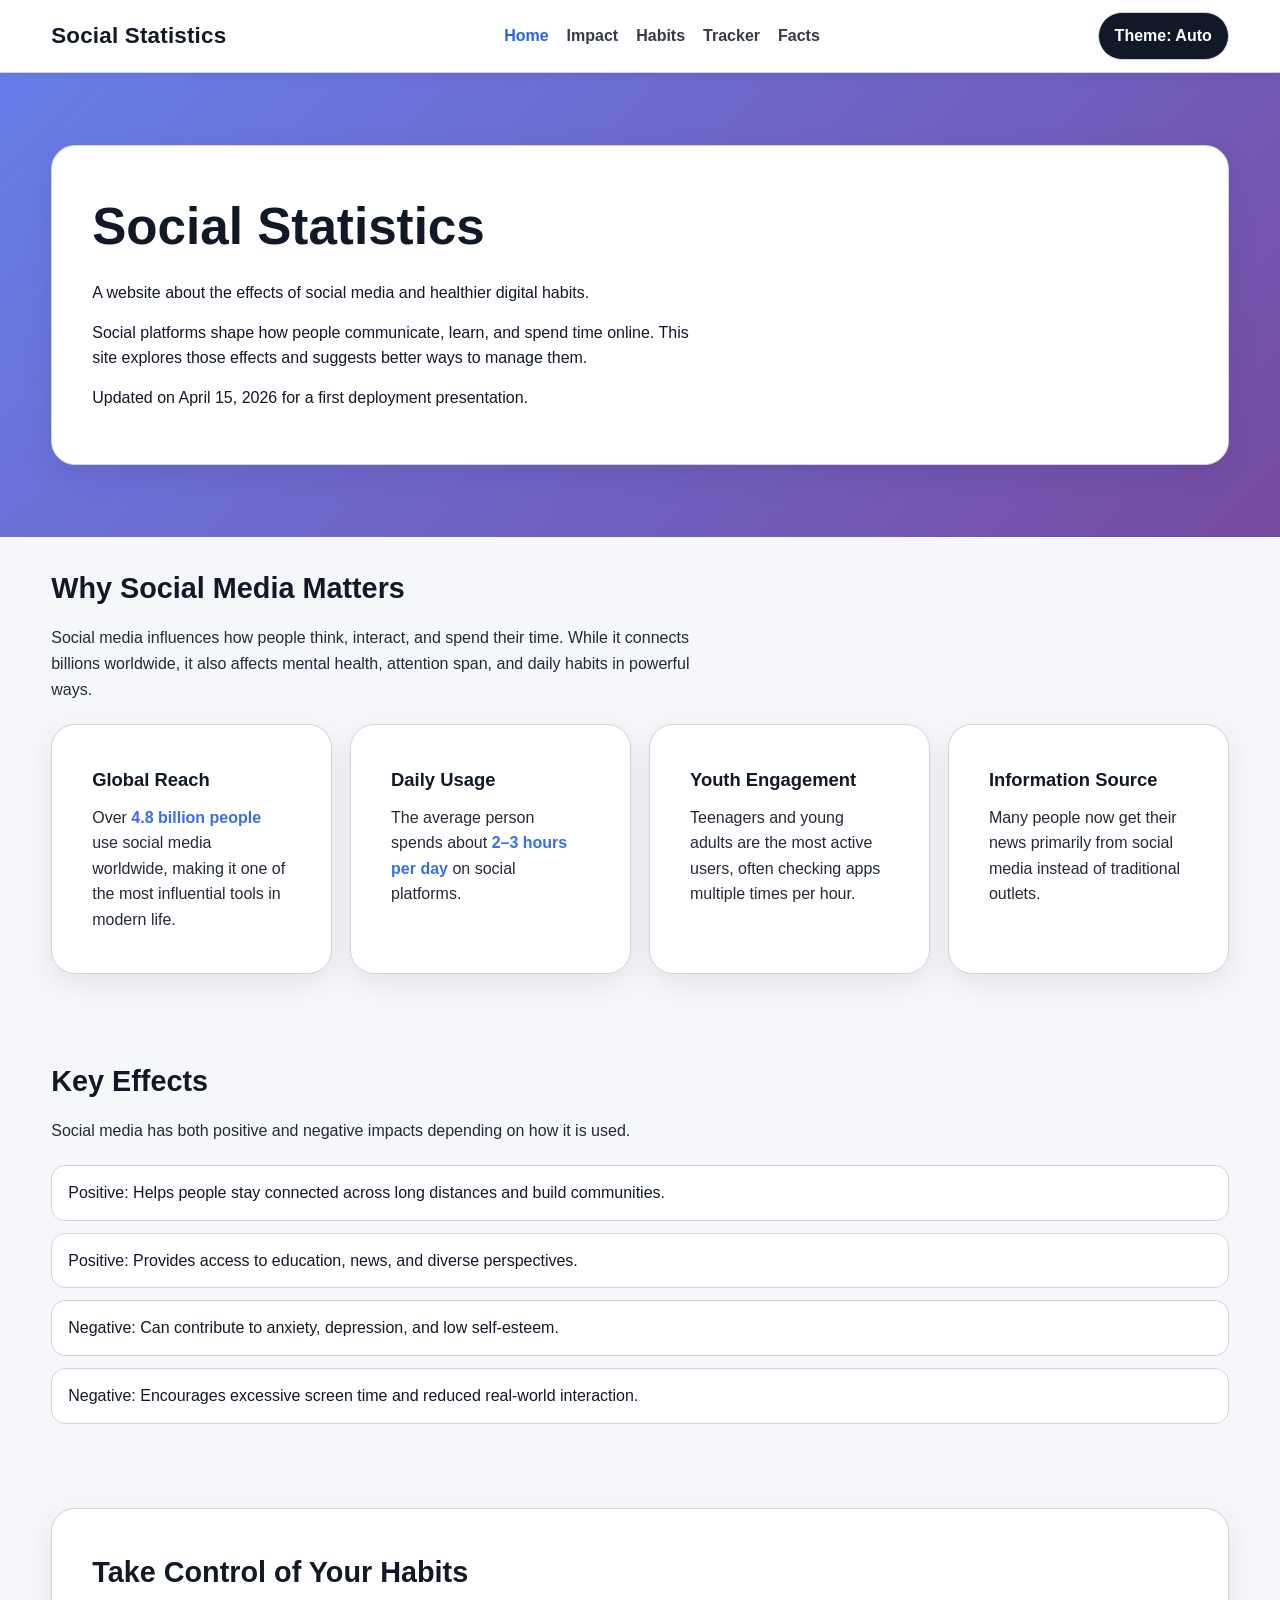
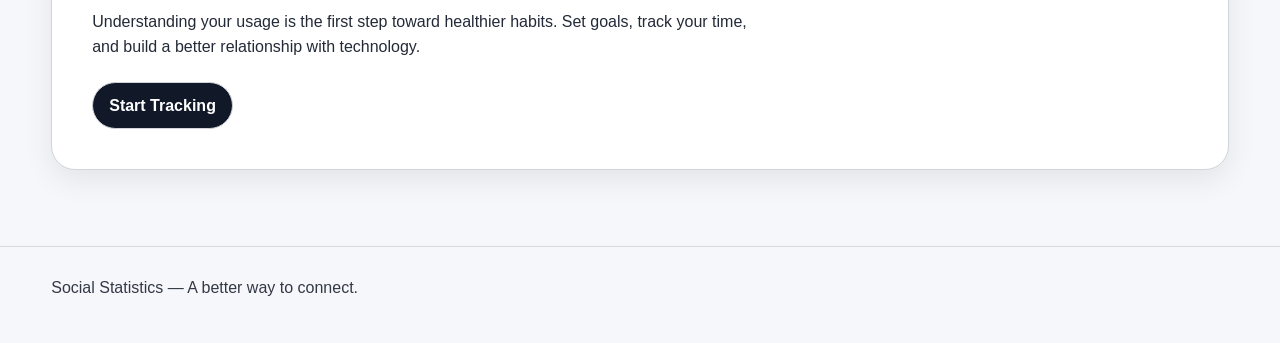
==== commit 667b9cb9: "Fix" ====
--- a/index.html
+++ b/index.html
@@ -1,5 +1,3 @@
-<!DOCTYPE html>
-<!DOCTYPE html>
 <html lang="en">
 <head>
   <meta charset="UTF-8" />
@@ -7,60 +5,228 @@
   <title>Social Statistics | Home</title>
   <style>
     * { margin: 0; padding: 0; box-sizing: border-box; }
+
     :root {
       color-scheme: light dark;
-      --bg: #f6f7fb; --text: #111827; --card: #ffffff; --border: #d1d5db;
-      --accent: #2563eb; --accent-2: #7c3aed; --button-bg: #111827; --button-text: #ffffff;
-      --shadow: 0 10px 30px rgba(0, 0, 0, 0.08); --hero-bg: linear-gradient(135deg, #667eea 0%, #764ba2 100%);
+      --bg: #f6f7fb;
+      --text: #111827;
+      --card: #ffffff;
+      --border: #d1d5db;
+      --accent: #2563eb;
+      --accent-2: #7c3aed;
+      --button-bg: #111827;
+      --button-text: #ffffff;
+      --shadow: 0 10px 30px rgba(0, 0, 0, 0.08);
+      --hero-bg: linear-gradient(135deg, #667eea 0%, #764ba2 100%);
       --hero-text: #ffffff;
     }
+
     :root[data-theme="dark"] {
-      --bg: #0f172a; --text: #e5e7eb; --card: #111827; --border: #334155;
-      --accent: #60a5fa; --accent-2: #a78bfa; --button-bg: #e5e7eb; --button-text: #111827;
-      --shadow: 0 10px 30px rgba(0, 0, 0, 0.3); --hero-bg: linear-gradient(135deg, #1e293b 0%, #0f172a 100%);
+      --bg: #0f172a;
+      --text: #e5e7eb;
+      --card: #111827;
+      --border: #334155;
+      --accent: #60a5fa;
+      --accent-2: #a78bfa;
+      --button-bg: #e5e7eb;
+      --button-text: #111827;
+      --shadow: 0 10px 30px rgba(0, 0, 0, 0.3);
+      --hero-bg: linear-gradient(135deg, #1e293b 0%, #0f172a 100%);
       --hero-text: #ffffff;
     }
-    body { min-height: 100vh; font-family: Arial, sans-serif; background: var(--bg); color: var(--text); line-height: 1.6; transition: background-color 0.25s ease, color 0.25s ease; }
+
+    body {
+      min-height: 100vh;
+      font-family: Arial, sans-serif;
+      background: var(--bg);
+      color: var(--text);
+      line-height: 1.6;
+      transition: background-color 0.25s ease, color 0.25s ease;
+    }
+
     a { color: inherit; }
-    .container { width: min(1200px, 92vw); margin: 0 auto; }
-    .topbar { position: sticky; top: 0; z-index: 1000; border-bottom: 1px solid var(--border); background: color-mix(in srgb, var(--card) 92%, transparent); backdrop-filter: blur(10px); box-shadow: 0 2px 10px rgba(0, 0, 0, 0.06); }
-    .topbar-inner { min-height: 72px; display: flex; align-items: center; justify-content: space-between; gap: 16px; }
-    .brand a { text-decoration: none; color: var(--text); font-size: 1.4rem; font-weight: 800; letter-spacing: 0.2px; }
+
+    .container {
+      width: min(1200px, 92vw);
+      margin: 0 auto;
+    }
+
+    .topbar {
+      position: sticky;
+      top: 0;
+      z-index: 1000;
+      border-bottom: 1px solid var(--border);
+      background: color-mix(in srgb, var(--card) 92%, transparent);
+      backdrop-filter: blur(10px);
+      box-shadow: 0 2px 10px rgba(0, 0, 0, 0.06);
+    }
+
+    .topbar-inner {
+      min-height: 72px;
+      display: flex;
+      align-items: center;
+      justify-content: space-between;
+      gap: 16px;
+    }
+
+    .brand a {
+      text-decoration: none;
+      color: var(--text);
+      font-size: 1.4rem;
+      font-weight: 800;
+      letter-spacing: 0.2px;
+    }
+
     .brand a:hover { color: var(--accent); }
-    .nav { display: flex; align-items: center; gap: 18px; flex-wrap: wrap; }
-    .nav a { text-decoration: none; color: var(--text); font-weight: 600; opacity: 0.85; }
-    .nav a:hover, .nav a.active { color: var(--accent); opacity: 1; }
-    .theme-toggle { display: inline-flex; align-items: center; gap: 10px; border: 1px solid var(--border); border-radius: 999px; padding: 10px 16px; background: var(--button-bg); color: var(--button-text); cursor: pointer; font: inherit; font-weight: 700; transition: transform 0.15s ease, background-color 0.25s ease, color 0.25s ease; }
+
+    .nav {
+      display: flex;
+      align-items: center;
+      gap: 18px;
+      flex-wrap: wrap;
+    }
+
+    .nav a {
+      text-decoration: none;
+      color: var(--text);
+      font-weight: 600;
+      opacity: 0.85;
+    }
+
+    .nav a:hover,
+    .nav a.active {
+      color: var(--accent);
+      opacity: 1;
+    }
+
+    .theme-toggle {
+      display: inline-flex;
+      align-items: center;
+      gap: 10px;
+      border: 1px solid var(--border);
+      border-radius: 999px;
+      padding: 10px 16px;
+      background: var(--button-bg);
+      color: var(--button-text);
+      cursor: pointer;
+      font: inherit;
+      font-weight: 700;
+      transition: transform 0.15s ease, background-color 0.25s ease, color 0.25s ease;
+    }
+
     .theme-toggle:hover { transform: translateY(-1px); }
-    .theme-toggle:focus-visible, .goal-input:focus-visible, .save-goal:focus-visible { outline: 3px solid var(--accent); outline-offset: 3px; }
-    .hero-section { padding: 72px 0; background: var(--hero-bg); color: var(--hero-text); }
-    .hero-card, .card, .tracker-card { background: color-mix(in srgb, var(--card) 94%, transparent); color: var(--text); border: 1px solid var(--border); border-radius: 24px; padding: 40px; box-shadow: var(--shadow); }
-    .hero-card h1 { margin-bottom: 12px; font-size: clamp(2rem, 4vw, 3.2rem); }
-    .hero-card p { max-width: 70ch; margin-bottom: 14px; }
-    .section { padding: 28px 0 56px; }
-    .section-title { font-size: 1.8rem; margin-bottom: 14px; }
-    .section-copy { max-width: 75ch; margin-bottom: 22px; opacity: 0.92; }
-    .grid { display: grid; grid-template-columns: repeat(auto-fit, minmax(220px, 1fr)); gap: 18px; }
-    .card h3 { margin-bottom: 10px; font-size: 1.15rem; }
-    .card p { opacity: 0.92; }
-    .highlight { color: var(--accent); font-weight: 700; }
-    .stats-list { display: grid; gap: 12px; margin-top: 14px; }
-    .stats-item { padding: 14px 16px; border-radius: 14px; background: color-mix(in srgb, var(--card) 82%, var(--accent) 18%); border: 1px solid var(--border); }
-    .footer { padding: 28px 0 42px; border-top: 1px solid var(--border); margin-top: 20px; opacity: 0.85; }
-    .tracker-wrap { display: grid; grid-template-columns: 1.2fr 0.8fr; gap: 18px; align-items: start; }
-    .tracker-card { padding: 28px; }
-    .goal-form { display: grid; gap: 14px; margin-top: 16px; }
-    .goal-row { display: flex; gap: 12px; flex-wrap: wrap; align-items: center; }
-    .goal-input { flex: 1 1 220px; padding: 12px 14px; border-radius: 12px; border: 1px solid var(--border); background: var(--bg); color: var(--text); font: inherit; }
-    .save-goal { border: 1px solid var(--border); border-radius: 12px; padding: 12px 16px; background: var(--accent); color: #fff; cursor: pointer; font: inherit; font-weight: 700; }
-    .save-goal:hover { filter: brightness(1.04); }
-    .meter { height: 14px; border-radius: 999px; background: color-mix(in srgb, var(--card) 72%, var(--border) 28%); overflow: hidden; border: 1px solid var(--border); }
-    .meter > span { display: block; height: 100%; width: 0%; background: linear-gradient(90deg, var(--accent), var(--accent-2)); transition: width 0.25s ease; }
-    .tracker-status { margin-top: 10px; font-weight: 700; }
-    .tracker-note { margin-top: 8px; opacity: 0.92; }
-    @media (max-width: 900px) { .tracker-wrap { grid-template-columns: 1fr; } }
+
+    .theme-toggle:focus-visible,
+    .goal-input:focus-visible,
+    .save-goal:focus-visible {
+      outline: 3px solid var(--accent);
+      outline-offset: 3px;
+    }
+
+    .hero-section {
+      padding: 72px 0;
+      background: var(--hero-bg);
+      color: var(--hero-text);
+    }
+
+    .hero-card,
+    .card,
+    .tracker-card {
+      background: var(--card);
+      color: var(--text);
+      border: 1px solid var(--border);
+      border-radius: 24px;
+      padding: 40px;
+      box-shadow: var(--shadow);
+    }
+
+    .hero-card {
+      background: var(--card);
+      color: var(--text);
+    }
+
+    :root[data-theme="dark"] .hero-card {
+      background: var(--card);
+      color: var(--text);
+    }
+
+    .hero-card h1 {
+      margin-bottom: 12px;
+      font-size: clamp(2rem, 4vw, 3.2rem);
+    }
+
+    .hero-card p {
+      max-width: 70ch;
+      margin-bottom: 14px;
+    }
+
+    .section {
+      padding: 28px 0 56px;
+    }
+
+    .section-title {
+      font-size: 1.8rem;
+      margin-bottom: 14px;
+    }
+
+    .section-copy {
+      max-width: 75ch;
+      margin-bottom: 22px;
+      opacity: 0.92;
+    }
+
+    .grid {
+      display: grid;
+      grid-template-columns: repeat(auto-fit, minmax(220px, 1fr));
+      gap: 18px;
+    }
+
+    .card h3 {
+      margin-bottom: 10px;
+      font-size: 1.15rem;
+    }
+
+    .card p {
+      opacity: 0.92;
+    }
+
+    .highlight {
+      color: var(--accent);
+      font-weight: 700;
+    }
+
+    .stats-list {
+      display: grid;
+      gap: 12px;
+      margin-top: 14px;
+    }
+
+    .stats-item {
+      padding: 14px 16px;
+      border-radius: 14px;
+      background: var(--card);
+      color: var(--text);
+      border: 1px solid var(--border);
+    }
+
+    .footer {
+      padding: 28px 0 42px;
+      border-top: 1px solid var(--border);
+      margin-top: 20px;
+      opacity: 0.85;
+    }
+
+    @media (max-width: 900px) {
+      .tracker-wrap { grid-template-columns: 1fr; }
+    }
+
     @media (max-width: 720px) {
-      .topbar-inner { align-items: flex-start; flex-direction: column; padding: 14px 0; }
+      .topbar-inner {
+        align-items: flex-start;
+        flex-direction: column;
+        padding: 14px 0;
+      }
+
       .hero-section { padding: 42px 0; }
       .hero-card { padding: 24px; }
       .nav { gap: 12px; }
@@ -79,9 +245,12 @@
         <a href="tracker.html">Tracker</a>
         <a href="facts.html">Facts</a>
       </nav>
-      <button id="theme-toggle" class="theme-toggle" type="button" aria-pressed="false"><span id="theme-text">Theme: Auto</span></button>
+      <button id="theme-toggle" class="theme-toggle" type="button" aria-pressed="false">
+        <span id="theme-text">Theme: Auto</span>
+      </button>
     </div>
   </header>
+
   <main>
     <section class="hero-section">
       <div class="container hero-card">
@@ -91,31 +260,97 @@
         <p>Updated on April 15, 2026 for a first deployment presentation.</p>
       </div>
     </section>
+
+    <section class="section">
+      <div class="container">
+        <h2 class="section-title">Why Social Media Matters</h2>
+        <p class="section-copy">
+          Social media influences how people think, interact, and spend their time. While it connects billions worldwide, it also affects mental health, attention span, and daily habits in powerful ways.
+        </p>
+
+        <div class="grid">
+          <div class="card">
+            <h3>Global Reach</h3>
+            <p>Over <span class="highlight">4.8 billion people</span> use social media worldwide, making it one of the most influential tools in modern life.</p>
+          </div>
+          <div class="card">
+            <h3>Daily Usage</h3>
+            <p>The average person spends about <span class="highlight">2–3 hours per day</span> on social platforms.</p>
+          </div>
+          <div class="card">
+            <h3>Youth Engagement</h3>
+            <p>Teenagers and young adults are the most active users, often checking apps multiple times per hour.</p>
+          </div>
+          <div class="card">
+            <h3>Information Source</h3>
+            <p>Many people now get their news primarily from social media instead of traditional outlets.</p>
+          </div>
+        </div>
+      </div>
+    </section>
+
+    <section class="section">
+      <div class="container">
+        <h2 class="section-title">Key Effects</h2>
+        <p class="section-copy">
+          Social media has both positive and negative impacts depending on how it is used.
+        </p>
+
+        <div class="stats-list">
+          <div class="stats-item">Positive: Helps people stay connected across long distances and build communities.</div>
+          <div class="stats-item">Positive: Provides access to education, news, and diverse perspectives.</div>
+          <div class="stats-item">Negative: Can contribute to anxiety, depression, and low self-esteem.</div>
+          <div class="stats-item">Negative: Encourages excessive screen time and reduced real-world interaction.</div>
+        </div>
+      </div>
+    </section>
+
+    <section class="section">
+      <div class="container tracker-card">
+        <h2 class="section-title">Take Control of Your Habits</h2>
+        <p class="section-copy">
+          Understanding your usage is the first step toward healthier habits. Set goals, track your time, and build a better relationship with technology.
+        </p>
+        <a href="tracker.html" class="theme-toggle" style="display:inline-flex; text-decoration:none;">
+          Start Tracking
+        </a>
+      </div>
+    </section>
   </main>
+
   <footer class="footer">
     <div class="container"><p>Social Statistics — A better way to connect.</p></div>
   </footer>
+
   <script>
     const root = document.documentElement;
     const button = document.getElementById('theme-toggle');
     const themeText = document.getElementById('theme-text');
     const modes = ['auto', 'light', 'dark'];
     let mode = localStorage.getItem('theme') || 'auto';
-    function systemTheme() { return window.matchMedia('(prefers-color-scheme: dark)').matches ? 'dark' : 'light'; }
+
+    function systemTheme() {
+      return window.matchMedia('(prefers-color-scheme: dark)').matches ? 'dark' : 'light';
+    }
+
     function applyTheme() {
       const activeTheme = mode === 'auto' ? systemTheme() : mode;
       root.dataset.theme = activeTheme;
       themeText.textContent = `Theme: ${mode.charAt(0).toUpperCase() + mode.slice(1)}`;
       button.setAttribute('aria-pressed', mode !== 'auto');
     }
+
     button.addEventListener('click', () => {
       mode = modes[(modes.indexOf(mode) + 1) % modes.length];
       localStorage.setItem('theme', mode);
       applyTheme();
     });
+
     const mediaQuery = window.matchMedia('(prefers-color-scheme: dark)');
     const handleChange = () => { if (mode === 'auto') applyTheme(); };
-    if (mediaQuery.addEventListener) mediaQuery.addEventListener('change', handleChange); else mediaQuery.addListener(handleChange);
+    if (mediaQuery.addEventListener) mediaQuery.addEventListener('change', handleChange);
+    else mediaQuery.addListener(handleChange);
+
     applyTheme();
   </script>
 </body>
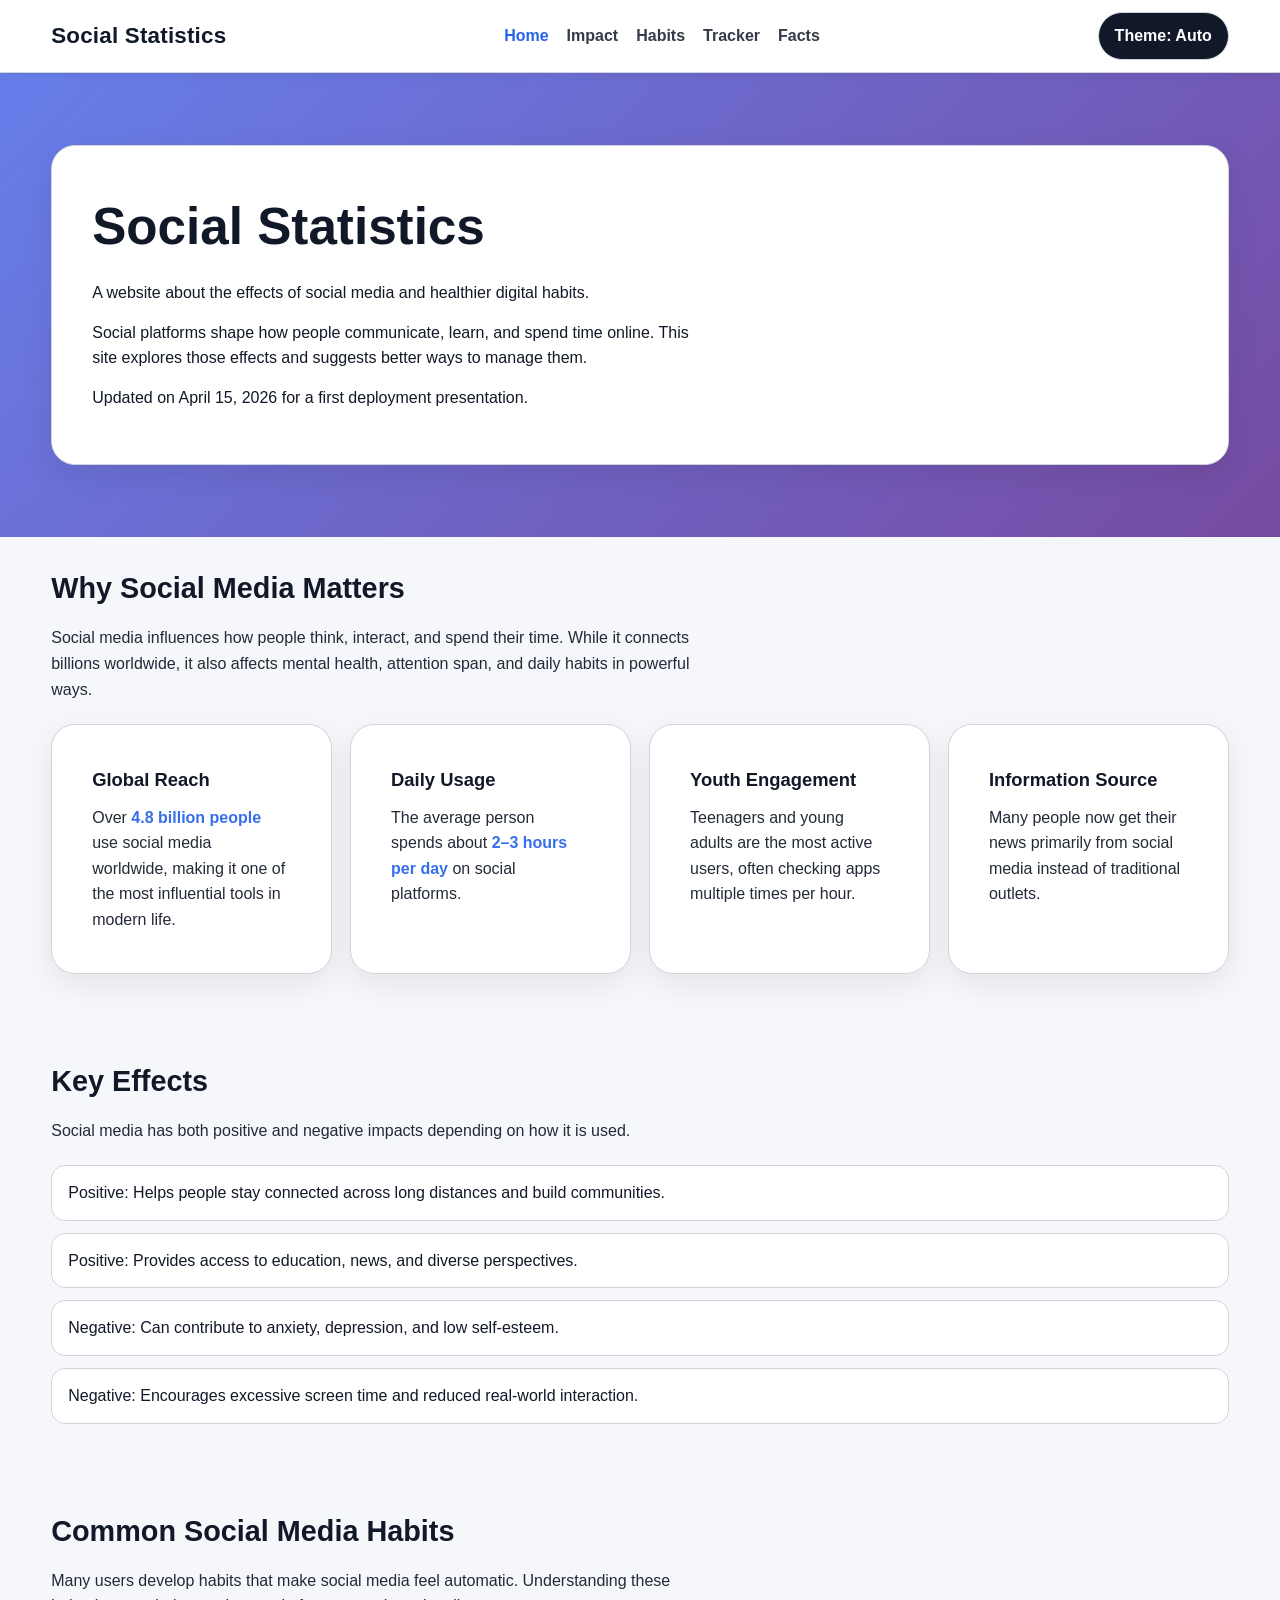
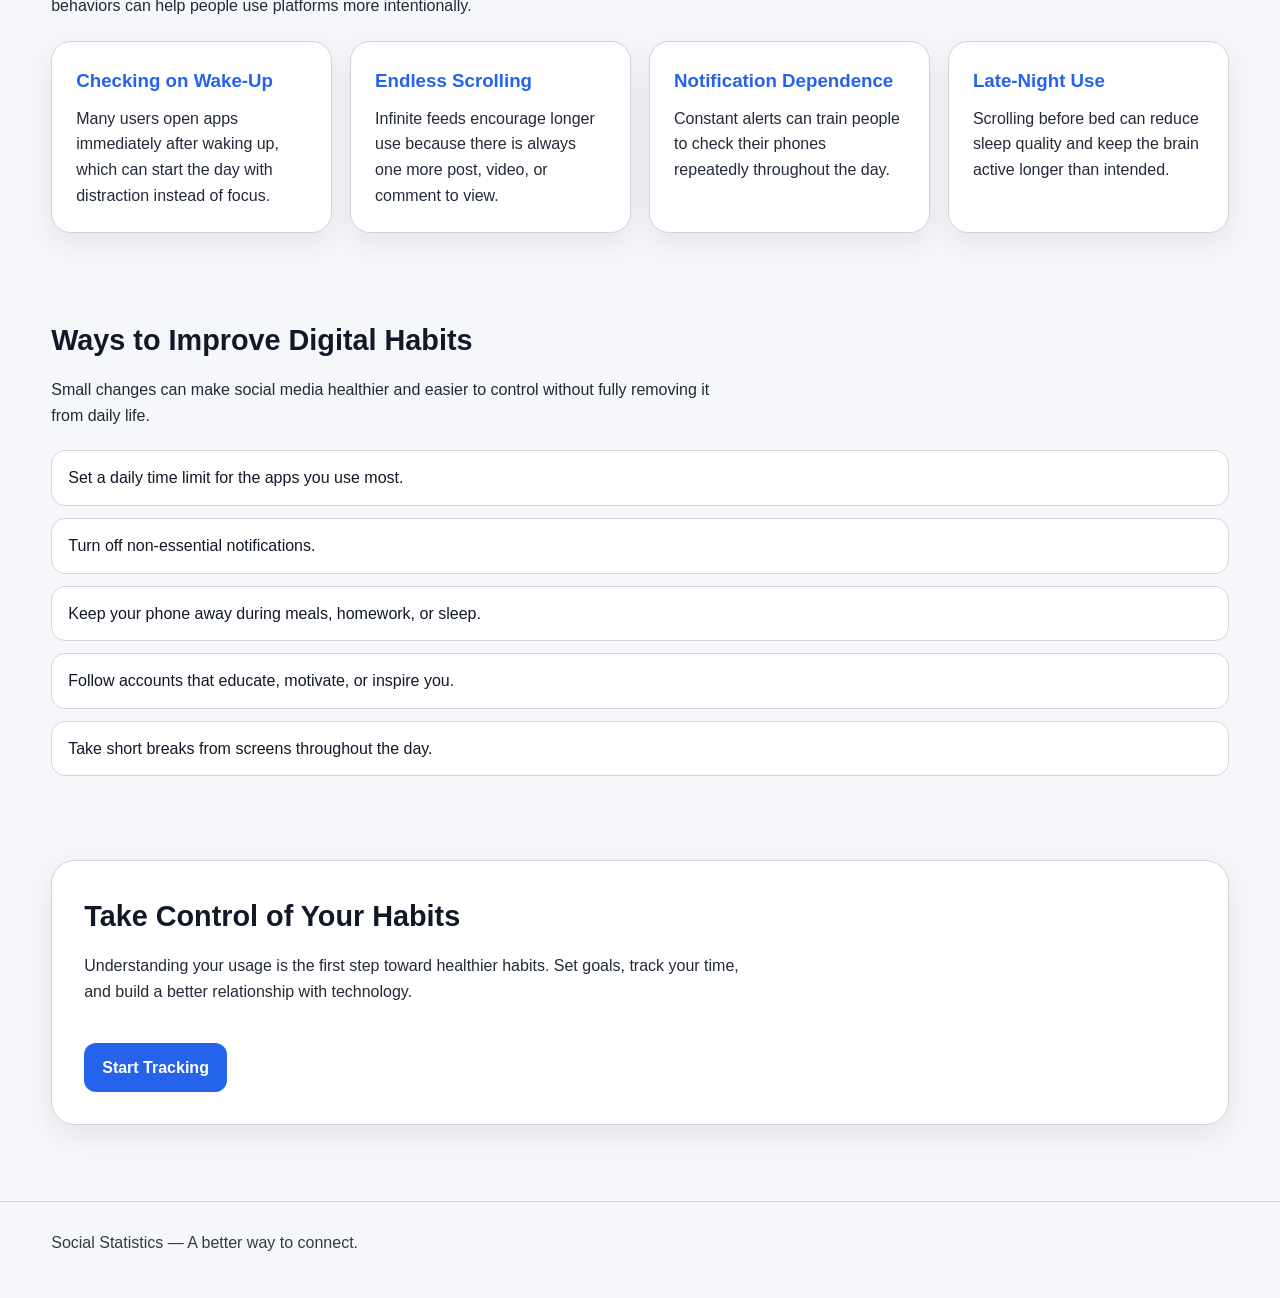
==== commit 6d5e78b8: "Fix" ====
--- a/index.html
+++ b/index.html
@@ -140,16 +140,6 @@
       box-shadow: var(--shadow);
     }
 
-    .hero-card {
-      background: var(--card);
-      color: var(--text);
-    }
-
-    :root[data-theme="dark"] .hero-card {
-      background: var(--card);
-      color: var(--text);
-    }
-
     .hero-card h1 {
       margin-bottom: 12px;
       font-size: clamp(2rem, 4vw, 3.2rem);
@@ -214,6 +204,69 @@
       border-top: 1px solid var(--border);
       margin-top: 20px;
       opacity: 0.85;
+    }
+
+    .info-grid {
+      display: grid;
+      grid-template-columns: repeat(auto-fit, minmax(240px, 1fr));
+      gap: 18px;
+      margin-top: 18px;
+    }
+
+    .info-card {
+      background: var(--card);
+      color: var(--text);
+      border: 1px solid var(--border);
+      border-radius: 20px;
+      padding: 24px;
+      box-shadow: var(--shadow);
+    }
+
+    .info-card h3 {
+      margin-bottom: 10px;
+      color: var(--accent);
+    }
+
+    .info-card p {
+      opacity: 0.92;
+    }
+
+    .tips-list {
+      display: grid;
+      gap: 12px;
+      margin-top: 14px;
+    }
+
+    .tip-item {
+      padding: 14px 16px;
+      border-radius: 14px;
+      border: 1px solid var(--border);
+      background: var(--card);
+      color: var(--text);
+    }
+
+    .cta-box {
+      background: var(--card);
+      color: var(--text);
+      border: 1px solid var(--border);
+      border-radius: 24px;
+      padding: 32px;
+      box-shadow: var(--shadow);
+    }
+
+    .cta-link {
+      display: inline-flex;
+      margin-top: 16px;
+      text-decoration: none;
+      padding: 12px 18px;
+      border-radius: 12px;
+      background: var(--accent);
+      color: #fff;
+      font-weight: 700;
+    }
+
+    .cta-link:hover {
+      filter: brightness(1.05);
     }
 
     @media (max-width: 900px) {
@@ -306,14 +359,57 @@
     </section>
 
     <section class="section">
-      <div class="container tracker-card">
+      <div class="container">
+        <h2 class="section-title">Common Social Media Habits</h2>
+        <p class="section-copy">
+          Many users develop habits that make social media feel automatic. Understanding these behaviors can help people use platforms more intentionally.
+        </p>
+
+        <div class="info-grid">
+          <div class="info-card">
+            <h3>Checking on Wake-Up</h3>
+            <p>Many users open apps immediately after waking up, which can start the day with distraction instead of focus.</p>
+          </div>
+          <div class="info-card">
+            <h3>Endless Scrolling</h3>
+            <p>Infinite feeds encourage longer use because there is always one more post, video, or comment to view.</p>
+          </div>
+          <div class="info-card">
+            <h3>Notification Dependence</h3>
+            <p>Constant alerts can train people to check their phones repeatedly throughout the day.</p>
+          </div>
+          <div class="info-card">
+            <h3>Late-Night Use</h3>
+            <p>Scrolling before bed can reduce sleep quality and keep the brain active longer than intended.</p>
+          </div>
+        </div>
+      </div>
+    </section>
+
+    <section class="section">
+      <div class="container">
+        <h2 class="section-title">Ways to Improve Digital Habits</h2>
+        <p class="section-copy">
+          Small changes can make social media healthier and easier to control without fully removing it from daily life.
+        </p>
+
+        <div class="tips-list">
+          <div class="tip-item">Set a daily time limit for the apps you use most.</div>
+          <div class="tip-item">Turn off non-essential notifications.</div>
+          <div class="tip-item">Keep your phone away during meals, homework, or sleep.</div>
+          <div class="tip-item">Follow accounts that educate, motivate, or inspire you.</div>
+          <div class="tip-item">Take short breaks from screens throughout the day.</div>
+        </div>
+      </div>
+    </section>
+
+    <section class="section">
+      <div class="container cta-box">
         <h2 class="section-title">Take Control of Your Habits</h2>
         <p class="section-copy">
           Understanding your usage is the first step toward healthier habits. Set goals, track your time, and build a better relationship with technology.
         </p>
-        <a href="tracker.html" class="theme-toggle" style="display:inline-flex; text-decoration:none;">
-          Start Tracking
-        </a>
+        <a href="tracker.html" class="cta-link">Start Tracking</a>
       </div>
     </section>
   </main>
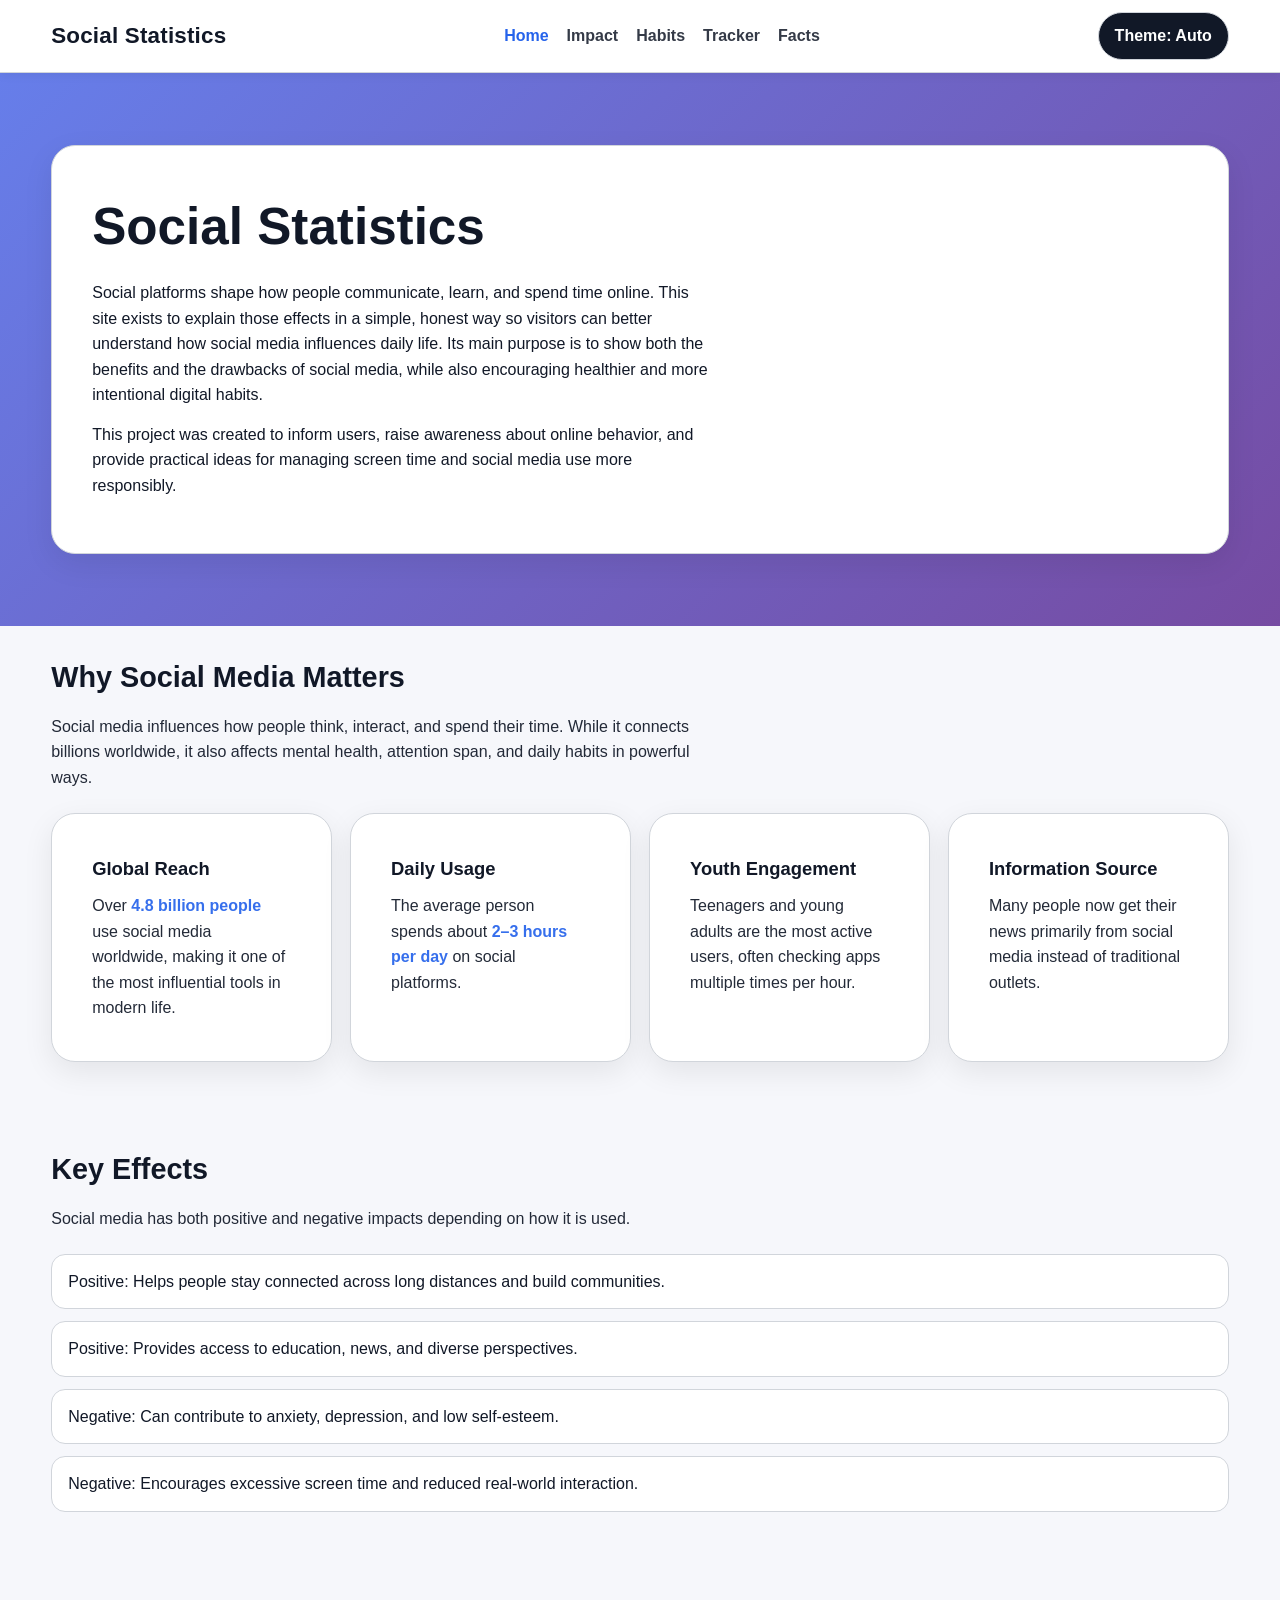
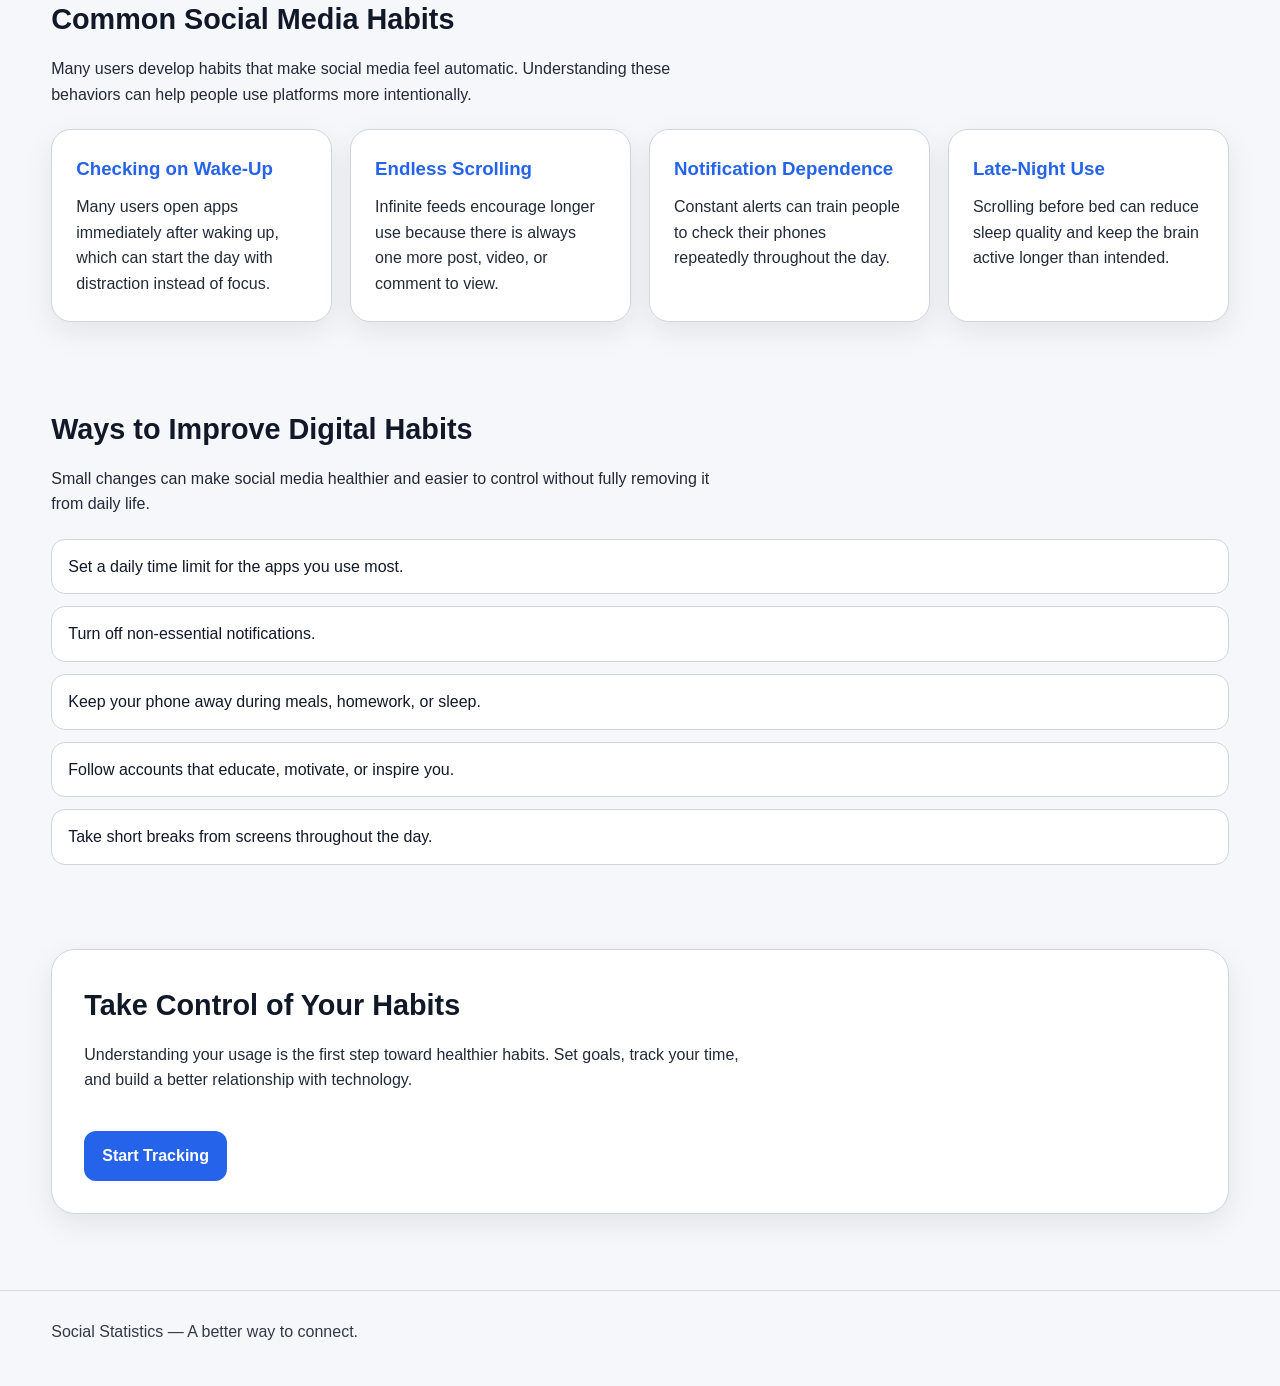
==== commit a4eeeccb: "Update purpose" ====
--- a/index.html
+++ b/index.html
@@ -308,9 +308,13 @@
     <section class="hero-section">
       <div class="container hero-card">
         <h1>Social Statistics</h1>
-        <p>A website about the effects of social media and healthier digital habits.</p>
-        <p>Social platforms shape how people communicate, learn, and spend time online. This site explores those effects and suggests better ways to manage them.</p>
-        <p>Updated on April 15, 2026 for a first deployment presentation.</p>
+       <p>
+  Social platforms shape how people communicate, learn, and spend time online. This site exists to explain those effects in a simple, honest way so visitors can better understand how social media influences daily life. 
+  Its main purpose is to show both the benefits and the drawbacks of social media, while also encouraging healthier and more intentional digital habits.
+</p>
+<p>
+  This project was created to inform users, raise awareness about online behavior, and provide practical ideas for managing screen time and social media use more responsibly.
+</p>
       </div>
     </section>
 
